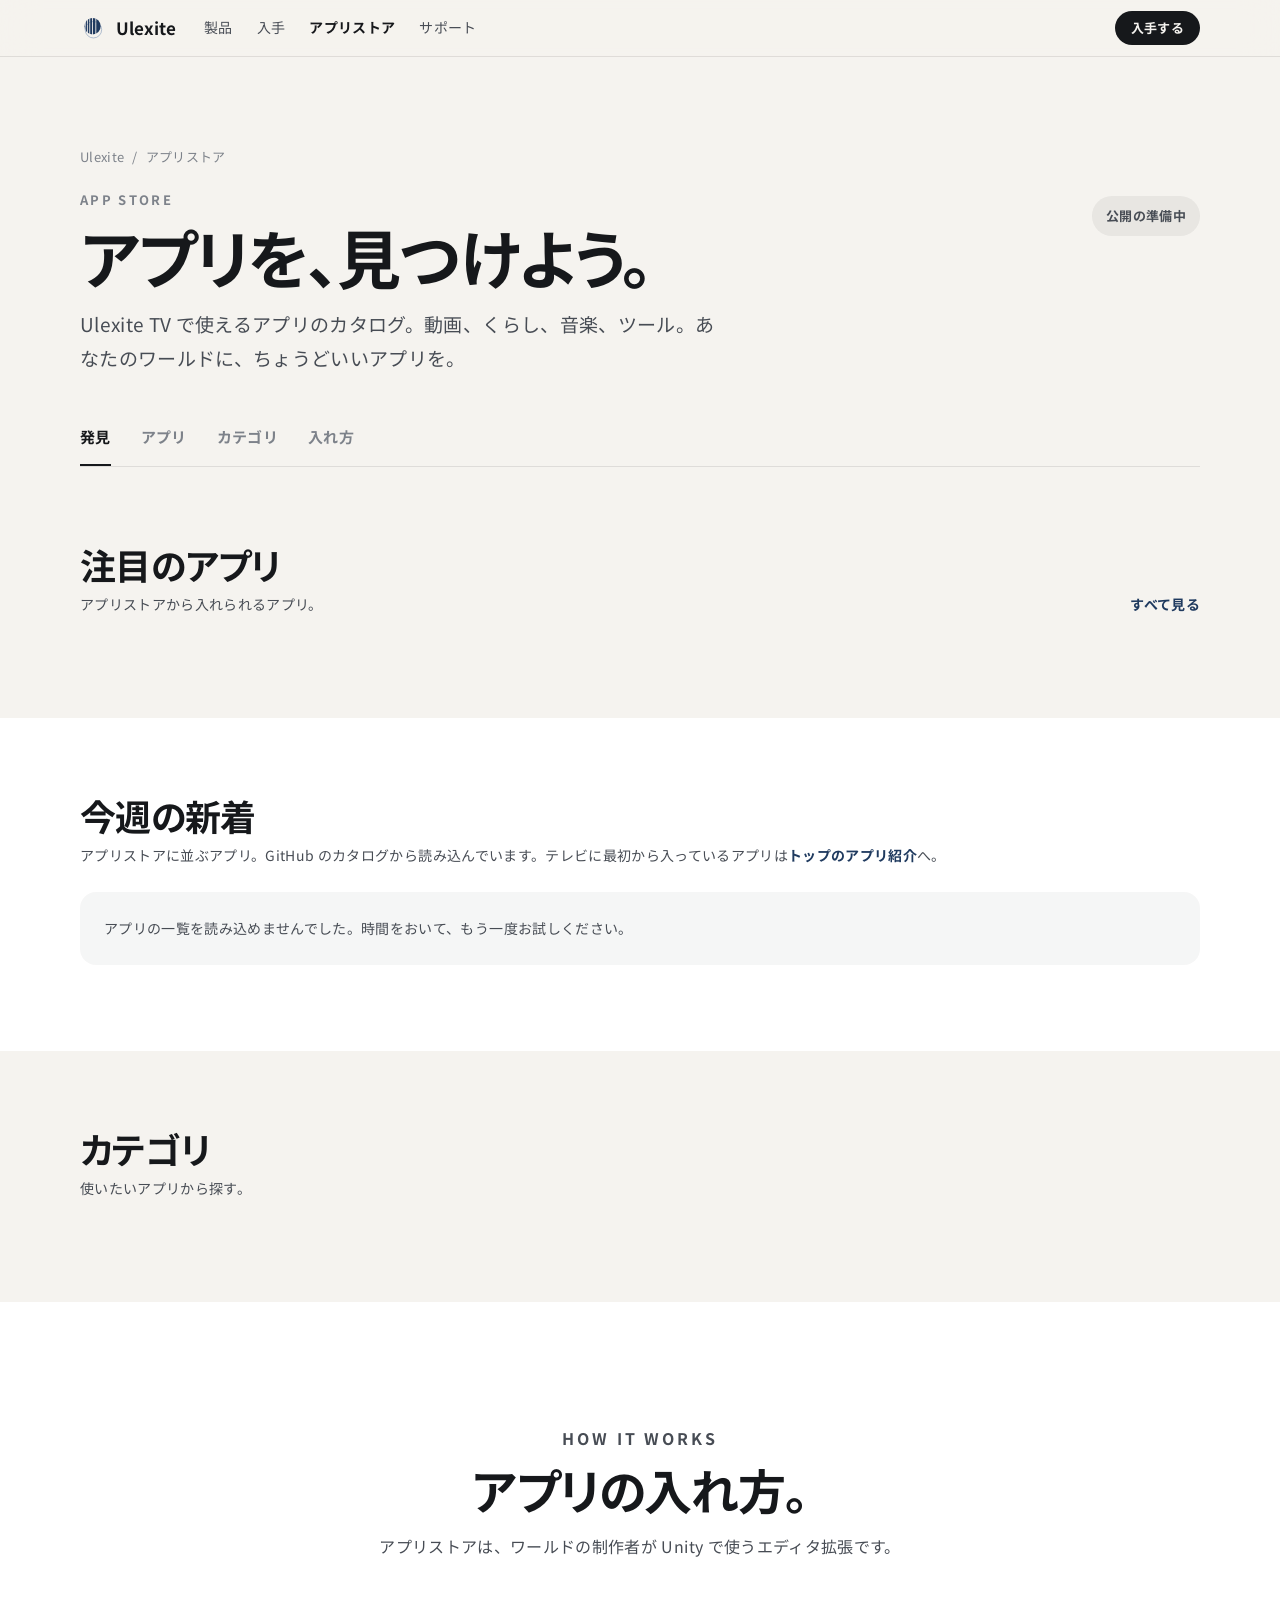
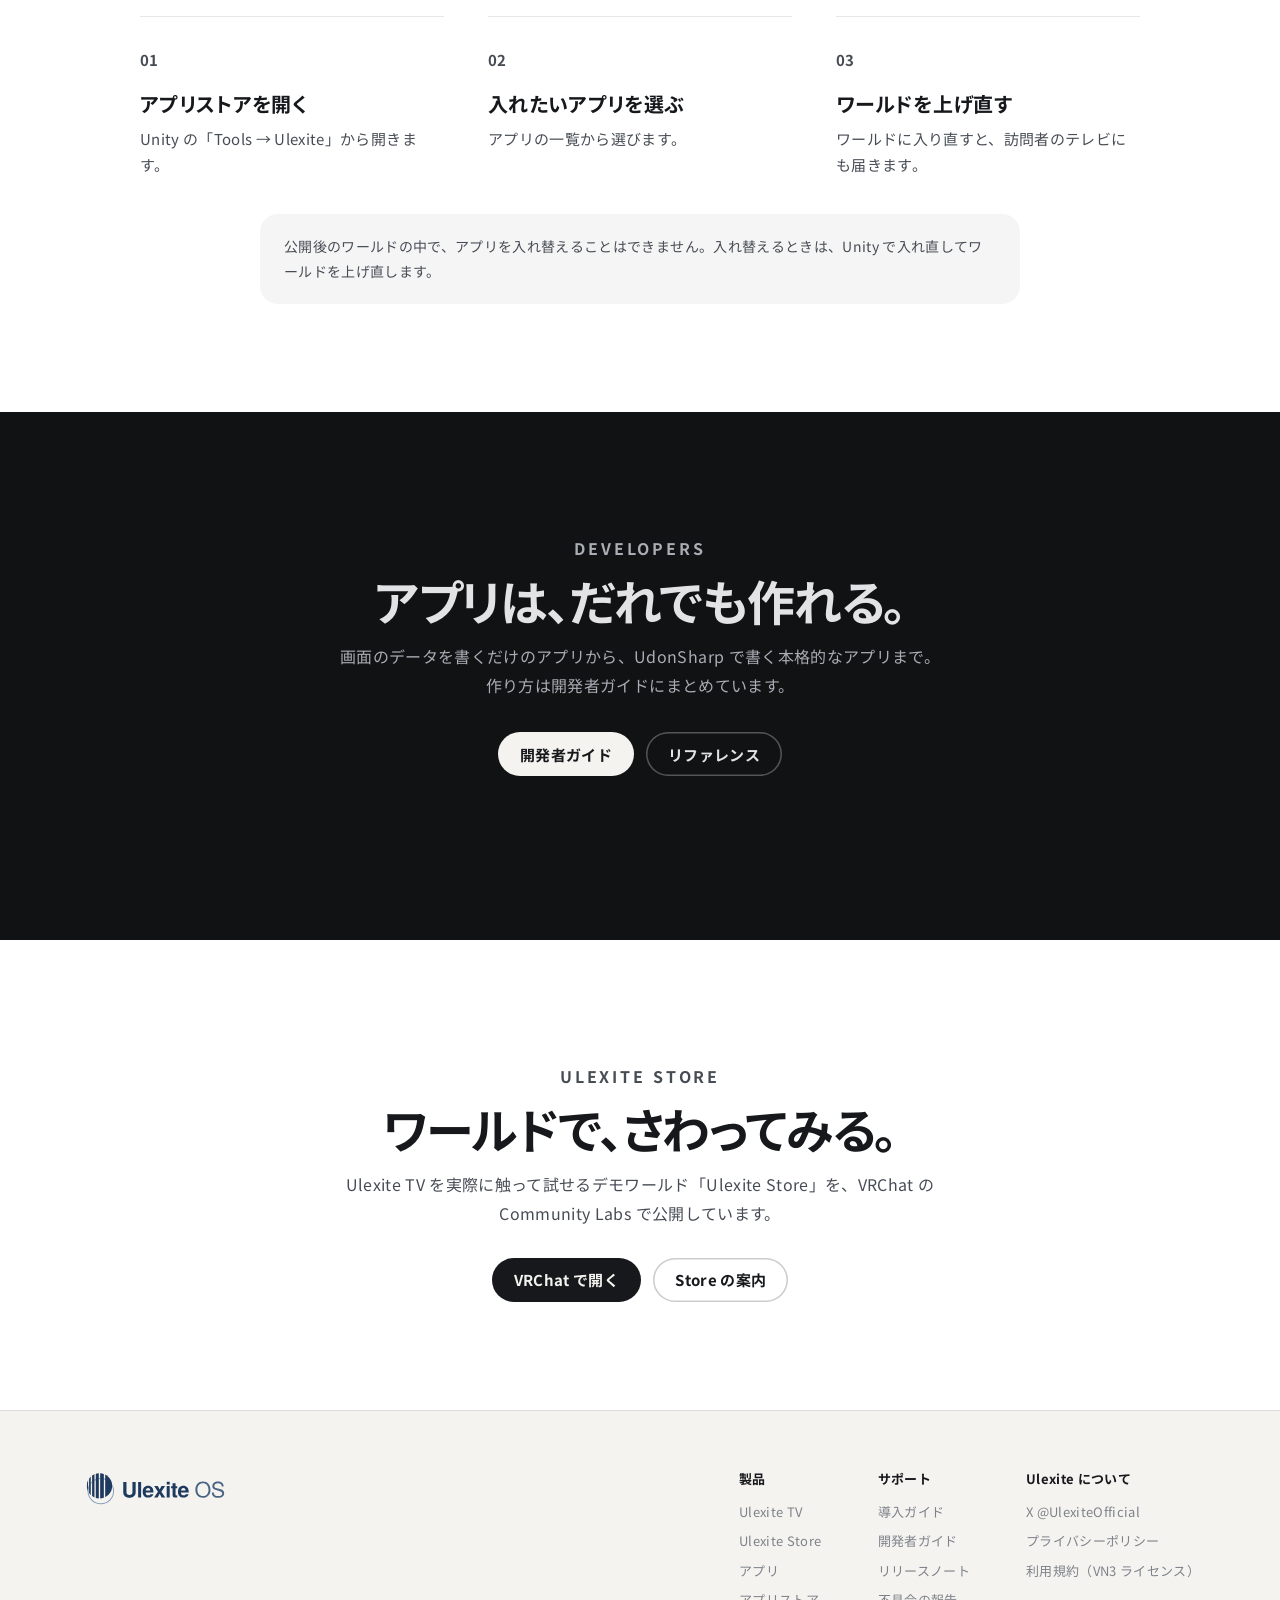
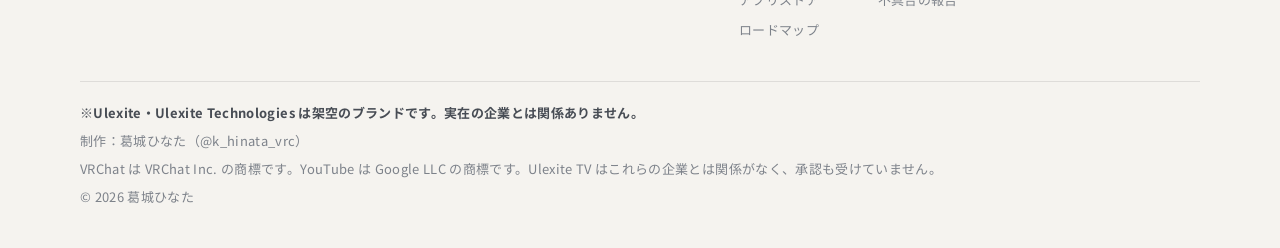
==== apps/index.html @ 5cfc5d4e "アプリストアを GitHub のカタログ JSON から描画し、アプリ個別ページを生成" ====
<!doctype html>
<html lang="ja">
<head>
  <meta charset="utf-8">
  <meta name="viewport" content="width=device-width, initial-scale=1">
  <title>アプリストア — Ulexite</title>
  <meta name="description" content="Ulexite TV のアプリストア。注目のアプリ、アプリ一覧、カテゴリ、入れ方をまとめています。">
  <meta name="theme-color" content="#f5f3ef">
  <link rel="icon" href="../assets/img/logo/ulexite-icon-light.svg" type="image/svg+xml">
  <meta property="og:title" content="アプリストア — Ulexite">
  <meta property="og:description" content="Ulexite TV のアプリストア。注目のアプリ、アプリ一覧、カテゴリ、入れ方。">
  <meta property="og:type" content="website">
  <link rel="preload" href="../assets/fonts/noto-sans-jp-400-base.woff2" as="font" type="font/woff2" crossorigin>
  <link rel="stylesheet" href="../assets/css/fonts.css">
  <link rel="stylesheet" href="../assets/css/site.css">
  <link rel="canonical" href="https://thesilver0913.github.io/ulexite/apps/">
  <meta property="og:site_name" content="Ulexite">
  <meta property="og:url" content="https://thesilver0913.github.io/ulexite/apps/">
  <meta property="og:image" content="https://thesilver0913.github.io/ulexite/assets/img/og.png">
  <meta property="og:image:width" content="1200">
  <meta property="og:image:height" content="630">
  <meta name="twitter:card" content="summary_large_image">
</head>
<body>

<header class="nav" id="nav">
  <div class="wrap nav__inner">
    <a class="nav__brand" href="../index.html" aria-label="Ulexite ホーム">
      <img src="../assets/img/logo/ulexite-icon-light.svg" alt="">
      <span>Ulexite</span>
    </a>
    <ul class="nav__links" id="nav-links">
      <li><a href="../index.html#tv">製品</a></li>
      <li><a href="../index.html#get">入手</a></li>
      <li><a href="index.html" aria-current="page">アプリストア</a></li>
      <li><a href="../guide/index.html">サポート</a></li>
    </ul>
    <a class="btn btn--primary btn--small nav__cta" href="../index.html#get">入手する</a>
    <button class="nav__menu" id="nav-menu" aria-label="メニュー" aria-expanded="false" aria-controls="nav-links">
      <svg width="22" height="22" viewBox="0 0 24 24" fill="none" stroke="currentColor" stroke-width="2" stroke-linecap="round"><path d="M4 8h16M4 16h16"/></svg>
    </button>
  </div>
</header>

<main>

  <section class="store-hero">
    <div class="wrap">
      <nav class="crumbs" aria-label="パンくず">
        <a href="../index.html">Ulexite</a><span aria-hidden="true">/</span><span>アプリストア</span>
      </nav>
      <div class="store-hero__top">
        <div>
          <p class="eyebrow">App Store</p>
          <h1 class="store-hero__title">アプリを、見つけよう。</h1>
          <p class="store-hero__lead">Ulexite TV で使えるアプリのカタログ。動画、くらし、音楽、ツール。あなたのワールドに、ちょうどいいアプリを。</p>
        </div>
        <span class="store-badge">公開の準備中</span>
      </div>
      <nav class="store-tabs" aria-label="アプリストアの分類">
        <a href="#featured" class="is-current">発見</a>
        <a href="#apps">アプリ</a>
        <a href="#categories">カテゴリ</a>
        <a href="#how">入れ方</a>
      </nav>
    </div>
  </section>

  <section class="store-section" id="featured">
    <div class="wrap">
      <div class="store-section__head">
        <div>
          <h2>注目のアプリ</h2>
          <p>アプリストアから入れられるアプリ。</p>
        </div>
        <a href="#apps">すべて見る</a>
      </div>
      <div id="store-feature"><p class="store-loading">読み込み中…</p></div>
    </div>
  </section>

  <section class="store-section store-section--soft" id="apps">
    <div class="wrap">
      <div class="store-section__head">
        <div>
          <h2>今週の新着</h2>
          <p>アプリストアに並ぶアプリ。GitHub のカタログから読み込んでいます。テレビに最初から入っているアプリは<a href="../index.html#apps">トップのアプリ紹介</a>へ。</p>
        </div>
      </div>
      <div class="store-row" id="store-grid"><p class="store-loading">アプリを読み込んでいます…</p></div>
    </div>
  </section>

  <section class="store-section" id="categories">
    <div class="wrap">
      <div class="store-section__head">
        <div>
          <h2>カテゴリ</h2>
          <p>使いたいアプリから探す。</p>
        </div>
      </div>
      <div class="store-cats" id="store-cats"></div>
    </div>
  </section>

  <section class="as-band as-band--white" id="how">
    <div class="wrap">
      <div class="as-head">
        <p class="eyebrow">How it works</p>
        <h2>アプリの入れ方。</h2>
        <p>アプリストアは、ワールドの制作者が Unity で使うエディタ拡張です。</p>
      </div>
      <div class="as-steps">
        <div class="as-step">
          <p class="as-step__num">01</p>
          <h3>アプリストアを開く</h3>
          <p>Unity の「Tools → Ulexite」から開きます。</p>
        </div>
        <div class="as-step">
          <p class="as-step__num">02</p>
          <h3>入れたいアプリを選ぶ</h3>
          <p>アプリの一覧から選びます。</p>
        </div>
        <div class="as-step">
          <p class="as-step__num">03</p>
          <h3>ワールドを上げ直す</h3>
          <p>ワールドに入り直すと、訪問者のテレビにも届きます。</p>
        </div>
      </div>
      <p class="as-note">公開後のワールドの中で、アプリを入れ替えることはできません。入れ替えるときは、Unity で入れ直してワールドを上げ直します。</p>
    </div>
  </section>

  <section class="as-band as-band--dark" id="developers">
    <div class="wrap">
      <div class="as-head">
        <p class="eyebrow">Developers</p>
        <h2>アプリは、だれでも作れる。</h2>
        <p>画面のデータを書くだけのアプリから、UdonSharp で書く本格的なアプリまで。作り方は開発者ガイドにまとめています。</p>
        <div class="hero__actions">
          <a class="btn btn--primary" href="../developers/index.html">開発者ガイド</a>
          <a class="btn btn--ghost" href="../developers/reference.html">リファレンス</a>
        </div>
      </div>
    </div>
  </section>

  <section class="as-band as-band--white" id="store">
    <div class="wrap">
      <div class="as-cta">
        <p class="eyebrow">Ulexite Store</p>
        <h2>ワールドで、さわってみる。</h2>
        <p>Ulexite TV を実際に触って試せるデモワールド「Ulexite Store」を、VRChat の Community Labs で公開しています。</p>
        <div class="hero__actions">
          <a class="btn btn--primary" href="https://vrchat.com/home/world/wrld_aeeca037-b839-4343-af76-f7ad958c8e34/info" target="_blank" rel="noopener">VRChat で開く</a>
          <a class="btn btn--ghost" href="../index.html#store">Store の案内</a>
        </div>
      </div>
    </div>
  </section>

</main>

<footer class="footer">
  <div class="wrap">
    <div class="footer__top">
      <div class="footer__brand"><img src="../assets/img/logo/ulexite-os-lockup-light.svg" alt="Ulexite OS"></div>
      <div class="footer__cols">
        <div>
          <h4>製品</h4>
          <ul>
            <li><a href="../index.html#tv">Ulexite TV</a></li>
            <li><a href="../index.html#store">Ulexite Store</a></li>
            <li><a href="../index.html#apps">アプリ</a></li>
            <li><a href="index.html">アプリストア</a></li>
            <li><a href="../index.html#roadmap">ロードマップ</a></li>
          </ul>
        </div>
        <div>
          <h4>サポート</h4>
          <ul>
            <li><a href="../guide/index.html">導入ガイド</a></li>
            <li><a href="../developers/index.html">開発者ガイド</a></li>
            <li><a href="../releases/index.html">リリースノート</a></li>
            <li><a href="../contact/index.html">不具合の報告</a></li>
          </ul>
        </div>
        <div>
          <h4>Ulexite について</h4>
          <ul>
            <li><a href="https://x.com/UlexiteOfficial" rel="noopener">X @UlexiteOfficial</a></li>
            <li><a href="https://thesilver0913.github.io/ulexite-catalog/privacy.html">プライバシーポリシー</a></li>
            <li><a href="https://thesilver0913.github.io/ulexite-catalog/license.html">利用規約（VN3 ライセンス）</a></li>
          </ul>
        </div>
      </div>
    </div>
    <div class="footer__legal">
      <p class="footer__fiction">※Ulexite・Ulexite Technologies は架空のブランドです。実在の企業とは関係ありません。</p>
      <p>制作：葛城ひなた（<a href="https://x.com/k_hinata_vrc" rel="noopener">@k_hinata_vrc</a>）</p>
      <p>VRChat は VRChat Inc. の商標です。YouTube は Google LLC の商標です。Ulexite TV はこれらの企業とは関係がなく、承認も受けていません。</p>
      <p>© 2026 葛城ひなた</p>
    </div>
  </div>
</footer>

<script>
  (function () {
    var nav = document.getElementById('nav');
    var btn = document.getElementById('nav-menu');
    btn.addEventListener('click', function () {
      var open = nav.getAttribute('data-open') === 'true';
      nav.setAttribute('data-open', String(!open));
      btn.setAttribute('aria-expanded', String(!open));
    });
    document.querySelectorAll('#nav-links a').forEach(function (a) {
      a.addEventListener('click', function () { nav.setAttribute('data-open', 'false'); btn.setAttribute('aria-expanded', 'false'); });
    });
  })();
</script>
<script src="../assets/js/store.js" defer></script>
<script src="../assets/js/nav.js" defer></script>
</body>
</html>
---- assets/css/fonts.css ----
/* Noto Sans JP（Noto Sans CJK JP の日本語の字形を、かな・記号と JIS 第1・第2水準の漢字に絞って woff2 にしたもの）。SIL Open Font License 1.1（fonts/OFL.txt）
   300 は英数字・かなだけ（大きな時計の数字用）。作り方は tools/README.md */
@font-face{font-family:'Noto Sans JP';font-style:normal;font-weight:300;font-display:swap;src:url('../fonts/noto-sans-jp-300-base.woff2') format('woff2');unicode-range:U+20-7E,U+A0-17F,U+391-3A1,U+3A3-3A9,U+3B1-3C1,U+3C3-3C9,U+401,U+410-44F,U+451,U+2000-206F,U+2100-2200,U+2202-2203,U+2207-2208,U+220B,U+2212,U+221A,U+221D-221E,U+2220,U+2227-222C,U+2234-2235,U+223D,U+2252,U+2260-2261,U+2266-2267,U+226A-226B,U+2282-2283,U+2286-2287,U+22A5,U+2312,U+2460-2503,U+250C,U+250F-2510,U+2513-2514,U+2517-2518,U+251B-251D,U+2520,U+2523-2525,U+2528,U+252B-252C,U+252F-2530,U+2533-2534,U+2537-2538,U+253B-253C,U+253F,U+2542,U+254B,U+25A0-26FF,U+3000-30FF,U+4EDD,U+FF00-FFEF;}
@font-face{font-family:'Noto Sans JP';font-style:normal;font-weight:400;font-display:swap;src:url('../fonts/noto-sans-jp-400-base.woff2') format('woff2');unicode-range:U+20-7E,U+A0-17F,U+391-3A1,U+3A3-3A9,U+3B1-3C1,U+3C3-3C9,U+401,U+410-44F,U+451,U+2000-206F,U+2100-2200,U+2202-2203,U+2207-2208,U+220B,U+2212,U+221A,U+221D-221E,U+2220,U+2227-222C,U+2234-2235,U+223D,U+2252,U+2260-2261,U+2266-2267,U+226A-226B,U+2282-2283,U+2286-2287,U+22A5,U+2312,U+2460-2503,U+250C,U+250F-2510,U+2513-2514,U+2517-2518,U+251B-251D,U+2520,U+2523-2525,U+2528,U+252B-252C,U+252F-2530,U+2533-2534,U+2537-2538,U+253B-253C,U+253F,U+2542,U+254B,U+25A0-26FF,U+3000-30FF,U+4EDD,U+FF00-FFEF;}
@font-face{font-family:'Noto Sans JP';font-style:normal;font-weight:400;font-display:swap;src:url('../fonts/noto-sans-jp-400-k0.woff2') format('woff2');unicode-range:U+3400-542C;}
@font-face{font-family:'Noto Sans JP';font-style:normal;font-weight:400;font-display:swap;src:url('../fonts/noto-sans-jp-400-k1.woff2') format('woff2');unicode-range:U+542D-5C6D;}
@font-face{font-family:'Noto Sans JP';font-style:normal;font-weight:400;font-display:swap;src:url('../fonts/noto-sans-jp-400-k2.woff2') format('woff2');unicode-range:U+5C6E-633C;}
@font-face{font-family:'Noto Sans JP';font-style:normal;font-weight:400;font-display:swap;src:url('../fonts/noto-sans-jp-400-k3.woff2') format('woff2');unicode-range:U+633D-6A35;}
@font-face{font-family:'Noto Sans JP';font-style:normal;font-weight:400;font-display:swap;src:url('../fonts/noto-sans-jp-400-k4.woff2') format('woff2');unicode-range:U+6A36-731B;}
@font-face{font-family:'Noto Sans JP';font-style:normal;font-weight:400;font-display:swap;src:url('../fonts/noto-sans-jp-400-k5.woff2') format('woff2');unicode-range:U+731C-7B8E;}
@font-face{font-family:'Noto Sans JP';font-style:normal;font-weight:400;font-display:swap;src:url('../fonts/noto-sans-jp-400-k6.woff2') format('woff2');unicode-range:U+7B8F-8327;}
@font-face{font-family:'Noto Sans JP';font-style:normal;font-weight:400;font-display:swap;src:url('../fonts/noto-sans-jp-400-k7.woff2') format('woff2');unicode-range:U+8328-8B7C;}
@font-face{font-family:'Noto Sans JP';font-style:normal;font-weight:400;font-display:swap;src:url('../fonts/noto-sans-jp-400-k8.woff2') format('woff2');unicode-range:U+8B7D-95CB;}
@font-face{font-family:'Noto Sans JP';font-style:normal;font-weight:400;font-display:swap;src:url('../fonts/noto-sans-jp-400-k9.woff2') format('woff2');unicode-range:U+95CC-9FFF;}
@font-face{font-family:'Noto Sans JP';font-style:normal;font-weight:700;font-display:swap;src:url('../fonts/noto-sans-jp-700-base.woff2') format('woff2');unicode-range:U+20-7E,U+A0-17F,U+391-3A1,U+3A3-3A9,U+3B1-3C1,U+3C3-3C9,U+401,U+410-44F,U+451,U+2000-206F,U+2100-2200,U+2202-2203,U+2207-2208,U+220B,U+2212,U+221A,U+221D-221E,U+2220,U+2227-222C,U+2234-2235,U+223D,U+2252,U+2260-2261,U+2266-2267,U+226A-226B,U+2282-2283,U+2286-2287,U+22A5,U+2312,U+2460-2503,U+250C,U+250F-2510,U+2513-2514,U+2517-2518,U+251B-251D,U+2520,U+2523-2525,U+2528,U+252B-252C,U+252F-2530,U+2533-2534,U+2537-2538,U+253B-253C,U+253F,U+2542,U+254B,U+25A0-26FF,U+3000-30FF,U+4EDD,U+FF00-FFEF;}
@font-face{font-family:'Noto Sans JP';font-style:normal;font-weight:700;font-display:swap;src:url('../fonts/noto-sans-jp-700-k0.woff2') format('woff2');unicode-range:U+3400-542C;}
@font-face{font-family:'Noto Sans JP';font-style:normal;font-weight:700;font-display:swap;src:url('../fonts/noto-sans-jp-700-k1.woff2') format('woff2');unicode-range:U+542D-5C6D;}
@font-face{font-family:'Noto Sans JP';font-style:normal;font-weight:700;font-display:swap;src:url('../fonts/noto-sans-jp-700-k2.woff2') format('woff2');unicode-range:U+5C6E-633C;}
@font-face{font-family:'Noto Sans JP';font-style:normal;font-weight:700;font-display:swap;src:url('../fonts/noto-sans-jp-700-k3.woff2') format('woff2');unicode-range:U+633D-6A35;}
@font-face{font-family:'Noto Sans JP';font-style:normal;font-weight:700;font-display:swap;src:url('../fonts/noto-sans-jp-700-k4.woff2') format('woff2');unicode-range:U+6A36-731B;}
@font-face{font-family:'Noto Sans JP';font-style:normal;font-weight:700;font-display:swap;src:url('../fonts/noto-sans-jp-700-k5.woff2') format('woff2');unicode-range:U+731C-7B8E;}
@font-face{font-family:'Noto Sans JP';font-style:normal;font-weight:700;font-display:swap;src:url('../fonts/noto-sans-jp-700-k6.woff2') format('woff2');unicode-range:U+7B8F-8327;}
@font-face{font-family:'Noto Sans JP';font-style:normal;font-weight:700;font-display:swap;src:url('../fonts/noto-sans-jp-700-k7.woff2') format('woff2');unicode-range:U+8328-8B7C;}
@font-face{font-family:'Noto Sans JP';font-style:normal;font-weight:700;font-display:swap;src:url('../fonts/noto-sans-jp-700-k8.woff2') format('woff2');unicode-range:U+8B7D-95CB;}
@font-face{font-family:'Noto Sans JP';font-style:normal;font-weight:700;font-display:swap;src:url('../fonts/noto-sans-jp-700-k9.woff2') format('woff2');unicode-range:U+95CC-9FFF;}
---- assets/css/site.css ----
/* Ulexite 公式サイト 共通スタイル
   色は Ulexite Store の「素材と色」とロゴ（logo-v2）に合わせている */

:root {
  --paper: #f5f3ef;        /* 少し温かい白 */
  --paper-2: #ebe6de;
  --paper-3: #e0d9ce;
  --ink: #16181b;
  --ink-2: #474c54;
  --ink-3: #7d828a;
  --line: rgba(22, 24, 27, .10);

  --night: #101214;        /* テレビの画面 */
  --night-2: #1b1e22;
  --tile: #24272b;
  --tile-2: #2e3238;
  --on-night: #e3e3e6;
  --on-night-2: #a9adb4;

  --accent: #a8c7fa;       /* Ulexite の青（暗い背景） */
  --accent-ink: #1f3a5f;   /* Ulexite の青（明るい背景） */
  --feature: #22344d;      /* 特集・天気のタイル */
  --warm: #ffd27a;

  --oak-1: #c99a66;
  --oak-2: #e2b884;
  --oak-groove: #3a2a1d;

  --radius-l: 28px;
  --radius-m: 18px;
  --radius-s: 12px;
  --max: 1120px;
  --gutter: clamp(16px, 4vw, 40px);

  --font: "Noto Sans JP", "Hiragino Sans", "Yu Gothic UI", "Meiryo", system-ui, sans-serif;
  --font-latin: var(--font);
}

*, *::before, *::after { box-sizing: border-box; }
[hidden] { display: none !important; }
html { -webkit-text-size-adjust: 100%; scroll-behavior: smooth; }
body {
  margin: 0;
  background: var(--paper);
  color: var(--ink);
  font-family: var(--font);
  font-size: 17px;
  line-height: 1.8;
  letter-spacing: .02em;
  -webkit-font-smoothing: antialiased;
  overflow-x: hidden;
}
img, svg { display: block; max-width: 100%; }
a { color: inherit; }
h1, h2, h3, p { margin: 0; }
h1, h2, h3 { word-break: auto-phrase; text-wrap: balance; font-feature-settings: "palt" 1; }
.lead { word-break: auto-phrase; }
:focus-visible { outline: 3px solid var(--accent-ink); outline-offset: 3px; border-radius: 6px; }

.wrap { width: 100%; max-width: calc(var(--max) + var(--gutter) * 2); margin: 0 auto; padding: 0 var(--gutter); }
.sr-only { position: absolute; width: 1px; height: 1px; overflow: hidden; clip: rect(0 0 0 0); white-space: nowrap; }

/* ---------- ナビゲーション ---------- */
.nav {
  position: sticky; top: 0; z-index: 50;
  background: rgba(245, 243, 239, .78);
  backdrop-filter: saturate(1.6) blur(18px);
  -webkit-backdrop-filter: saturate(1.6) blur(18px);
  border-bottom: 1px solid var(--line);
}
.nav__inner { display: flex; align-items: center; gap: 28px; height: 56px; }
.nav__brand { display: flex; align-items: center; gap: 10px; text-decoration: none; font-family: var(--font-latin); font-weight: 700; font-size: 17px; letter-spacing: 0; }
.nav__brand img { width: 26px; height: 26px; }
.nav__links { display: flex; gap: 24px; margin: 0; padding: 0; list-style: none; font-size: 14px; color: var(--ink-2); }
.nav__links a { text-decoration: none; }
.nav__links a:hover { color: var(--ink); }
.nav__cta { margin-left: auto; }
.nav__menu { display: none; margin-left: auto; background: none; border: 0; padding: 8px; color: var(--ink); cursor: pointer; }
@media (max-width: 820px) {
  .nav__links { display: none; }
  .nav__menu { display: block; margin-left: 4px; }
  .nav[data-open="true"] .nav__links {
    display: flex; flex-direction: column; gap: 0;
    position: absolute; left: 0; right: 0; top: 56px;
    background: var(--paper); border-bottom: 1px solid var(--line);
    padding: 8px var(--gutter) 16px; font-size: 17px;
  }
  .nav[data-open="true"] .nav__links a { display: block; padding: 12px 0; border-bottom: 1px solid var(--line); }
}

/* ---------- ナビのメガメニュー ---------- */
.nav__panel {
  position: absolute; left: 0; right: 0; top: 100%; z-index: 60;
  background: #fff;
  border-bottom: 1px solid var(--line);
  box-shadow: 0 24px 60px rgba(22, 24, 27, .10);
  opacity: 0; visibility: hidden; transform: translateY(-6px);
  transition: opacity .18s ease, transform .18s ease, visibility .18s;
  pointer-events: none;
}
.nav__panel.is-open { opacity: 1; visibility: visible; transform: none; pointer-events: auto; }
.nav__scrim {
  position: fixed; inset: 56px 0 0; z-index: 40;
  background: rgba(245, 243, 239, .55);
  -webkit-backdrop-filter: blur(6px);
  backdrop-filter: blur(6px);
  opacity: 0; visibility: hidden;
  transition: opacity .18s ease, visibility .18s;
}
.nav__scrim.is-open { opacity: 1; visibility: visible; }
.nav__panel__inner {
  display: grid; grid-template-columns: minmax(220px, .9fr) 2fr;
  gap: clamp(32px, 5vw, 72px);
  padding-top: 36px; padding-bottom: 40px;
}
.nav__panel__eyebrow { margin: 0 0 10px; font-size: 11px; letter-spacing: .12em; text-transform: uppercase; color: var(--ink-3); font-weight: 600; }
.nav__panel__title { margin: 0 0 10px; font-size: clamp(22px, 2.4vw, 30px); line-height: 1.3; letter-spacing: -.01em; }
.nav__panel__lead { margin: 0; font-size: 14px; line-height: 1.8; color: var(--ink-2); max-width: 34ch; }
.nav__panel__groups { display: grid; grid-template-columns: repeat(2, minmax(0, 1fr)); gap: 28px 40px; }
.nav__panel__group h3 { margin: 0 0 12px; font-size: 11px; letter-spacing: .12em; text-transform: uppercase; color: var(--ink-3); font-weight: 600; }
.nav__panel__group ul { list-style: none; margin: 0; padding: 0; display: grid; gap: 14px; }
.nav__panel__group a { display: grid; gap: 2px; text-decoration: none; color: var(--ink); }
.nav__panel__label { font-size: 15px; font-weight: 600; line-height: 1.5; }
.nav__panel__note { font-size: 12px; color: var(--ink-3); line-height: 1.6; }
.nav__panel__group a:hover .nav__panel__label { color: var(--accent-ink); }
.nav__panel__group a:hover .nav__panel__note { color: var(--ink-2); }

@supports not ((backdrop-filter: blur(1px)) or (-webkit-backdrop-filter: blur(1px))) {
  .nav__panel { background: #fff; }
  .nav__scrim { background: rgba(245, 243, 239, .7); }
}
@media (prefers-reduced-motion: reduce) {
  .nav__panel, .nav__scrim { transition: none; }
}
@media (max-width: 1080px) {
  .nav__panel__inner { grid-template-columns: 1fr; gap: 24px; }
  .nav__panel__lead { max-width: none; }
}
@media (max-width: 820px) {
  .nav__panel, .nav__scrim { display: none; }
}

/* ---------- ボタン ---------- */
.btn {
  display: inline-flex; align-items: center; justify-content: center; gap: 8px;
  height: 44px; padding: 0 22px; border-radius: 999px;
  font: inherit; font-size: 15px; font-weight: 600; text-decoration: none; white-space: nowrap;
  border: 0; cursor: pointer; transition: transform .15s ease, background-color .15s ease;
}
.btn:hover { transform: translateY(-1px); }
.btn--primary { background: var(--ink); color: var(--paper); }
.btn--primary:hover { background: #2a2d32; }
.btn--ghost { background: transparent; color: var(--ink); box-shadow: inset 0 0 0 1.5px rgba(22,24,27,.22); }
.btn--ghost:hover { background: rgba(22,24,27,.05); }
.btn--small { height: 34px; padding: 0 16px; font-size: 13px; }
.btn[aria-disabled="true"] { opacity: .45; pointer-events: none; }
.btn--on-dark.btn--primary { background: var(--accent); color: #0c1a2e; }
.btn--on-dark.btn--ghost { color: var(--on-night); box-shadow: inset 0 0 0 1.5px rgba(227,227,230,.3); }

.link-arrow { color: var(--accent-ink); font-weight: 600; text-decoration: none; }
.link-arrow::after { content: " ›"; }
.link-arrow:hover { text-decoration: underline; text-underline-offset: 4px; }

/* ---------- 見出しと本文 ---------- */
.eyebrow { font-family: var(--font-latin); font-size: 13px; font-weight: 700; letter-spacing: .18em; text-transform: uppercase; color: var(--ink-3); }
.display { font-size: clamp(40px, 7.4vw, 84px); line-height: 1.12; font-weight: 700; letter-spacing: -.01em; }
.headline { font-size: clamp(30px, 4.6vw, 52px); line-height: 1.22; font-weight: 700; letter-spacing: -.005em; }
.lead { font-size: clamp(18px, 2vw, 22px); line-height: 1.75; color: var(--ink-2); }
.muted { color: var(--ink-3); }
.badge {
  display: inline-flex; align-items: center; gap: 8px;
  padding: 6px 14px; border-radius: 999px; font-size: 13px; font-weight: 600;
  background: rgba(22,24,27,.06); color: var(--ink-2); text-decoration: none;
}
a.badge:hover { background: rgba(22,24,27,.10); }
.badge::before { content: ""; width: 7px; height: 7px; border-radius: 50%; background: #3f8f5a; }

.section { padding: clamp(80px, 12vw, 140px) 0; }
.section--tight { padding: clamp(56px, 8vw, 96px) 0; }
.section__head { max-width: 760px; margin: 0 auto clamp(40px, 6vw, 64px); text-align: center; }
.section__head .headline { margin-top: 12px; }
.section__head .lead { margin-top: 18px; }

/* ---------- ヒーロー ---------- */
.hero { position: relative; padding: clamp(56px, 9vw, 104px) 0 0; text-align: center; overflow: hidden; }
.hero__lockup { width: min(240px, 52vw); margin: 0 auto 28px; }
.hero .display { margin: 0 auto; }
.hero__copy { margin-top: 18px; font-size: clamp(18px, 2.4vw, 26px); font-weight: 600; color: var(--ink-2); letter-spacing: .06em; }
.hero__actions { display: flex; flex-wrap: wrap; justify-content: center; gap: 12px; margin-top: 32px; }
.hero__status { margin-top: 18px; }

/* 木のスラットの壁 */
.wall {
  position: relative;
  margin-top: clamp(48px, 7vw, 80px);
  padding: clamp(40px, 7vw, 88px) var(--gutter) clamp(56px, 9vw, 112px);
  background:
    radial-gradient(ellipse 60% 70% at 50% 42%, rgba(255, 214, 160, .55), transparent 70%),
    linear-gradient(180deg, rgba(0,0,0,.18), transparent 18%, transparent 78%, rgba(30,20,12,.45)),
    repeating-linear-gradient(90deg,
      var(--oak-groove) 0 5px,
      var(--oak-1) 5px 9px,
      var(--oak-2) 9px 26px,
      var(--oak-1) 26px 30px);
}
.wall::after { /* 床 */
  content: ""; position: absolute; left: 0; right: 0; bottom: 0; height: clamp(28px, 4vw, 48px);
  background: linear-gradient(180deg, #3b302a, #2a2420);
}
.niche {
  position: relative; z-index: 1;
  max-width: 960px; margin: 0 auto;
  padding: clamp(18px, 4vw, 48px);
  border-radius: clamp(14px, 2vw, 24px);
  background: linear-gradient(180deg, #f6ead5, #ece6dc 60%, #e4ddd2);
  box-shadow: 0 30px 80px rgba(40, 24, 10, .35), inset 0 1px 0 rgba(255,255,255,.6);
}

/* ---------- テレビ（画面の見本） ---------- */
.tv { position: relative; }
.tv__bezel {
  padding: clamp(6px, 1vw, 12px);
  border-radius: clamp(10px, 1.4vw, 18px);
  background: #0a0b0c;
  box-shadow: 0 2px 0 rgba(255,255,255,.04) inset, 0 24px 48px rgba(0,0,0,.28);
}
.tv__stand { width: 22%; height: clamp(6px, 1vw, 12px); margin: clamp(10px, 1.6vw, 18px) auto 0; border-radius: 6px; background: #d6cbbb; }

.screen {
  container-type: inline-size;
  position: relative; aspect-ratio: 16 / 9; overflow: hidden;
  border-radius: clamp(4px, .8vw, 10px);
  background: var(--night); color: var(--on-night);
  font-size: 2cqw; line-height: 1.4; letter-spacing: .02em;
}
.screen--boot { display: grid; place-items: center; background: radial-gradient(ellipse at 50% 40%, #1b2230, var(--night) 70%); }
.screen--boot img { width: 34cqw; }

/* 画面の部品（1600×900 のデザインを cqw に直したもの：1px ＝ 0.0625cqw） */
.ui-top { position: absolute; left: 4cqw; right: 4cqw; top: 2.6cqw; display: flex; align-items: center; gap: 1.6cqw; }
.ui-top__icon { width: 1.5cqw; height: 1.5cqw; opacity: .85; }
.ui-top__sep { width: 1px; height: 3cqw; background: rgba(255,255,255,.12); margin: 0 .6cqw; }
.ui-tab { padding: .7cqw 1.5cqw; border-radius: 99px; font-size: 1.3cqw; color: var(--on-night-2); }
.ui-tab--on { background: var(--on-night); color: #16181b; font-weight: 600; }
.ui-clock { margin-left: auto; font-size: 1.7cqw; font-family: var(--font-latin); }
.ui-gear { width: 3cqw; height: 3cqw; border-radius: 50%; background: var(--tile); display: grid; place-items: center; margin-left: auto; }
.ui-gear + .ui-clock { margin-left: 1cqw; }

.ui-hero {
  position: absolute; left: 4cqw; right: 4cqw; top: 7.3cqw; height: 16.5cqw;
  display: grid; grid-template-columns: 40fr 52fr; border-radius: 1.6cqw; overflow: hidden; background: #1e2a3a;
}
.ui-hero__text { padding: 2.6cqw 3cqw; display: flex; flex-direction: column; gap: .5cqw; }
.ui-hero__kicker { font-size: .95cqw; color: var(--accent); letter-spacing: .1em; }
.ui-hero__title { font-size: 2.3cqw; font-weight: 700; line-height: 1.25; }
.ui-hero__desc { font-size: 1.05cqw; color: var(--on-night-2); }
.ui-hero__btns { display: flex; gap: .8cqw; margin-top: auto; }
.ui-pill { padding: .7cqw 1.6cqw; border-radius: 99px; font-size: 1.1cqw; font-weight: 600; background: rgba(255,255,255,.08); }
.ui-pill--accent { background: var(--accent); color: #0c1a2e; }
.ui-hero__art {
  background:
    radial-gradient(circle at 70% 35%, rgba(255, 210, 122, .85), transparent 22%),
    radial-gradient(ellipse at 30% 110%, #2f6d8f 0, transparent 55%),
    linear-gradient(160deg, #3b5f8f, #18304f 60%, #0f1d31);
}

.ui-label { position: absolute; left: 4cqw; font-size: 1.3cqw; font-weight: 600; }
.ui-row { position: absolute; left: 4cqw; right: 4cqw; display: flex; gap: 1.5cqw; }
.ui-app {
  width: 15cqw; height: 8.4cqw; border-radius: 1cqw; background: var(--tile);
  display: flex; flex-direction: column; align-items: center; justify-content: center; gap: .6cqw;
  font-size: 1.15cqw; font-weight: 600; flex: none;
}
.ui-app svg { width: 2cqw; height: 2cqw; }
.ui-app--focus { outline: .3cqw solid #fff; outline-offset: .3cqw; transform: scale(1.04); }
.ui-app--video { background: #f1f1f3; color: #1b1b1f; }
.ui-app--weather { background: var(--feature); align-items: stretch; justify-content: space-between; padding: 1cqw 1.2cqw; }
.ui-app--weather .w-top { display: flex; justify-content: space-between; font-size: .85cqw; font-weight: 500; color: var(--on-night-2); }
.ui-app--weather .w-main { display: flex; align-items: baseline; gap: .8cqw; }
.ui-app--weather .w-temp { font-size: 3cqw; font-weight: 300; font-family: var(--font-latin); line-height: 1; }
.ui-app--weather .w-sub { font-size: .9cqw; color: var(--on-night-2); font-weight: 500; }
.ui-thumb { width: 17cqw; flex: none; }
.ui-thumb__img { height: 9.5cqw; border-radius: 1cqw; }
.ui-thumb__t { margin-top: .6cqw; font-size: 1.05cqw; color: var(--on-night-2); }
.g1 { background: linear-gradient(135deg, #6c8fbf, #2c3e63); }
.g2 { background: linear-gradient(135deg, #e8a87c, #8a4f3c); }
.g3 { background: linear-gradient(135deg, #7fb59a, #2e5a4a); }
.g4 { background: linear-gradient(135deg, #b29bd6, #4d3a72); }
.g5 { background: linear-gradient(135deg, #e6c86e, #7a5d22); }

/* 時計（スクリーンセーバー風） */
.ui-bigclock { position: absolute; left: 6cqw; bottom: 7cqw; }
.ui-bigclock__time { font-family: var(--font-latin); font-weight: 300; font-size: 13cqw; line-height: 1; letter-spacing: -.02em; }
.ui-bigclock__date { margin-top: 1.2cqw; font-size: 1.8cqw; color: var(--on-night-2); }
.screen--night {
  background:
    linear-gradient(180deg, rgba(8,10,14,.1), rgba(8,10,14,.75)),
    radial-gradient(ellipse at 75% 20%, #3a4a6e, transparent 55%),
    radial-gradient(ellipse at 15% 90%, #5a3b2e, transparent 50%),
    linear-gradient(170deg, #1c2638, #0d1118);
}
.ui-timer {
  position: absolute; right: 4cqw; top: 3.4cqw; display: flex; align-items: center; gap: .8cqw;
  padding: .8cqw 1.4cqw; border-radius: 99px; background: rgba(255,255,255,.1); font-size: 1.2cqw;
  backdrop-filter: blur(8px);
}
.ui-timer i { width: .8cqw; height: .8cqw; border-radius: 50%; background: var(--warm); }

/* ---------- 暗いセクション ---------- */
.dark { background: var(--night); color: var(--on-night); }
.dark .eyebrow { color: var(--accent); }
.dark .lead { color: var(--on-night-2); }
.dark .muted { color: var(--on-night-2); }

.showcase { max-width: 1040px; margin: 0 auto; }
.showcase .tv__bezel { background: #050607; box-shadow: 0 0 0 1px rgba(255,255,255,.06), 0 40px 120px rgba(80, 120, 200, .16); }

/* ---------- 特長 ---------- */
.features { display: grid; grid-template-columns: repeat(2, 1fr); gap: 16px; }
.feature {
  padding: clamp(28px, 4vw, 44px); border-radius: var(--radius-l); background: #fff;
  box-shadow: 0 1px 0 var(--line);
}
.feature__icon { width: 44px; height: 44px; border-radius: 14px; display: grid; place-items: center; background: var(--paper-2); color: var(--accent-ink); margin-bottom: 22px; }
.feature__icon svg { width: 22px; height: 22px; }
.feature h3 { font-size: 22px; line-height: 1.45; font-weight: 700; }
.feature p { margin-top: 10px; color: var(--ink-2); font-size: 16px; }
@media (max-width: 720px) { .features { grid-template-columns: 1fr; } }

/* ---------- 横並びの説明（画面＋文） ---------- */
.split { display: grid; grid-template-columns: 1.15fr 1fr; gap: clamp(32px, 6vw, 80px); align-items: center; }
.split--rev { grid-template-columns: 1fr 1.15fr; }
.split > * { min-width: 0; }
.split--rev .split__media { order: 2; }
.split__text .headline { margin-top: 10px; }
.split__text .lead { margin-top: 18px; }
.checks { list-style: none; margin: 28px 0 0; padding: 0; display: grid; gap: 14px; }
.checks li { position: relative; padding-left: 30px; color: var(--ink-2); }
.checks li::before {
  content: ""; position: absolute; left: 0; top: .45em; width: 18px; height: 18px; border-radius: 50%;
  background: var(--accent-ink) url("data:image/svg+xml,%3Csvg xmlns='http://www.w3.org/2000/svg' viewBox='0 0 24 24' fill='none' stroke='%23fff' stroke-width='3.4' stroke-linecap='round' stroke-linejoin='round'%3E%3Cpath d='M5 12.5l4.5 4.5L19 7.5'/%3E%3C/svg%3E") center / 11px no-repeat;
}
.dark .checks li { color: var(--on-night-2); }
.dark .checks li::before { background-color: var(--accent); background-image: url("data:image/svg+xml,%3Csvg xmlns='http://www.w3.org/2000/svg' viewBox='0 0 24 24' fill='none' stroke='%230c1a2e' stroke-width='3.4' stroke-linecap='round' stroke-linejoin='round'%3E%3Cpath d='M5 12.5l4.5 4.5L19 7.5'/%3E%3C/svg%3E"); }
@media (max-width: 860px) {
  .split, .split--rev { grid-template-columns: 1fr; }
  .split--rev .split__media { order: 0; }
}

/* ---------- アプリ ---------- */
.apps { display: grid; grid-template-columns: repeat(4, 1fr); gap: 14px; }
.app {
  padding: 24px; border-radius: var(--radius-m); background: #fff; box-shadow: 0 1px 0 var(--line);
  display: flex; flex-direction: column; gap: 6px; min-height: 168px;
}
.app__icon { width: 48px; height: 48px; border-radius: 14px; display: grid; place-items: center; color: #fff; margin-bottom: 10px; }
.app__icon svg { width: 24px; height: 24px; }
.app h3 { font-size: 17px; font-weight: 700; line-height: 1.5; }
.app p { font-size: 14px; color: var(--ink-2); line-height: 1.65; }
.app__tag { margin-top: auto; padding-top: 10px; font-size: 12px; font-weight: 600; color: var(--ink-3); letter-spacing: .04em; }
.app__tag--soon { color: #9a6a17; }
@media (max-width: 900px) { .apps { grid-template-columns: repeat(2, 1fr); } }
@media (max-width: 520px) { .apps { grid-template-columns: 1fr; } .app { min-height: 0; } .code { font-size: 12.5px; padding: 20px; } }

/* ---------- 開発者 ---------- */
.code {
  border-radius: var(--radius-m); background: #0b0d10; color: #d7dae0; padding: 24px 26px;
  font-family: ui-monospace, "SFMono-Regular", "Consolas", monospace; font-size: 14px; line-height: 1.75;
  overflow-x: auto; box-shadow: 0 0 0 1px rgba(255,255,255,.06);
}
.code .k { color: #a8c7fa; } .code .s { color: #b5d99c; } .code .n { color: #f0c27b; } .code .c { color: #6b7280; }

/* ---------- ロードマップ ---------- */
.steps { list-style: none; margin: 0 auto; padding: 0; max-width: 760px; counter-reset: step; }
.steps li {
  counter-increment: step; position: relative; padding: 22px 0 22px 64px; border-top: 1px solid var(--line);
}
.steps li:last-child { border-bottom: 1px solid var(--line); }
.steps li::before {
  content: counter(step); position: absolute; left: 0; top: 20px; width: 40px; height: 40px; border-radius: 50%;
  display: grid; place-items: center; font-family: var(--font-latin); font-weight: 700; background: var(--paper-2); color: var(--ink-2);
}
.steps li.is-now::before { background: var(--ink); color: var(--paper); }
.steps h3 { font-size: 19px; font-weight: 700; line-height: 1.5; }
.steps p { font-size: 15px; color: var(--ink-2); margin-top: 4px; }

/* ---------- 入手 ---------- */
.get { border-radius: clamp(24px, 3vw, 36px); background: var(--paper-2); padding: clamp(36px, 6vw, 72px); text-align: center; }
.get__price { font-size: clamp(56px, 9vw, 96px); font-weight: 700; line-height: 1; letter-spacing: -.02em; margin-top: 16px; }
.get__note { margin-top: 20px; color: var(--ink-2); }
.get__actions { display: flex; flex-wrap: wrap; justify-content: center; gap: 12px; margin-top: 32px; }
.get__cols { display: grid; grid-template-columns: repeat(3, 1fr); gap: 14px; margin-top: 44px; text-align: left; }
.get__col { background: var(--paper); border-radius: var(--radius-m); padding: 22px 24px; }
.get__col h3 { font-size: 16px; font-weight: 700; }
.get__col p { font-size: 14px; color: var(--ink-2); margin-top: 6px; line-height: 1.7; }
@media (max-width: 760px) { .get__cols { grid-template-columns: 1fr; } }

/* ---------- フッター ---------- */
.footer { padding: 56px 0 40px; border-top: 1px solid var(--line); font-size: 13px; color: var(--ink-3); }
.footer__top { display: flex; flex-wrap: wrap; gap: 32px 64px; justify-content: space-between; }
.footer__brand img { width: 150px; }
.footer__cols { display: flex; flex-wrap: wrap; gap: 32px 56px; }
.footer h4 { margin: 0 0 10px; font-size: 13px; color: var(--ink); font-weight: 700; }
.footer ul { list-style: none; margin: 0; padding: 0; display: grid; gap: 6px; }
.footer a { text-decoration: none; }
.footer a:hover { color: var(--ink); text-decoration: underline; }
.footer__legal { margin-top: 40px; padding-top: 20px; border-top: 1px solid var(--line); display: grid; gap: 6px; line-height: 1.7; }
.footer__fiction { color: var(--ink-2); font-weight: 600; }

/* ---------- 下層ページ（導入ガイド・開発者ガイド・リリースノート） ---------- */
.nav__links a[aria-current="page"] { color: var(--ink); font-weight: 600; }

.page-head { padding: clamp(44px, 7vw, 84px) 0 clamp(24px, 4vw, 40px); }
.crumbs { display: flex; flex-wrap: wrap; gap: 8px; font-size: 13px; color: var(--ink-3); margin-bottom: 20px; }
.crumbs a { text-decoration: none; }
.crumbs a:hover { color: var(--ink); text-decoration: underline; text-underline-offset: 3px; }
.page-title { font-size: clamp(32px, 5.4vw, 56px); line-height: 1.15; font-weight: 700; letter-spacing: -.01em; }
.page-lead { margin-top: 16px; max-width: 720px; font-size: clamp(16px, 1.8vw, 19px); line-height: 1.8; color: var(--ink-2); word-break: auto-phrase; }
.page-meta { display: flex; flex-wrap: wrap; align-items: center; gap: 10px; margin-top: 20px; font-size: 13px; color: var(--ink-3); }

.prose { max-width: calc(760px + var(--gutter) * 2); margin: 0 auto; padding: clamp(32px, 5vw, 56px) var(--gutter) clamp(56px, 8vw, 96px); }
.prose > * + * { margin-top: 1em; }
.prose h2 { margin-top: 2.6em; font-size: clamp(23px, 3vw, 29px); line-height: 1.4; font-weight: 700; letter-spacing: -.005em; }
.prose h2:first-child { margin-top: 0; }
.prose h3 { margin-top: 2em; font-size: 19px; line-height: 1.5; font-weight: 700; }
.prose p, .prose li { color: var(--ink-2); }
.prose p { word-break: auto-phrase; }
.prose strong { color: var(--ink); font-weight: 700; }
.prose a { color: var(--accent-ink); text-underline-offset: 4px; }
.prose ul, .prose ol { padding-left: 1.4em; display: grid; gap: .45em; }
.prose li::marker { color: var(--ink-3); }
.prose code { font-family: ui-monospace, "SFMono-Regular", "Consolas", monospace; font-size: .88em; background: var(--paper-2); padding: .12em .4em; border-radius: 5px; }
.prose .code { margin: 1.4em 0; font-size: 13px; }
.prose .code code { background: none; padding: 0; font-size: inherit; color: inherit; }
.prose hr { border: 0; border-top: 1px solid var(--line); margin: 2.4em 0; }

.table-wrap { overflow-x: auto; margin: 1.6em 0; }
.prose table { width: 100%; border-collapse: collapse; font-size: 15px; line-height: 1.7; }
.prose th, .prose td { padding: 10px 14px; border-bottom: 1px solid var(--line); text-align: left; vertical-align: top; }
.prose th { font-weight: 700; color: var(--ink); background: var(--paper-2); white-space: nowrap; }
.prose td { color: var(--ink-2); }
.prose td code { white-space: nowrap; }
.table--chapters td:nth-child(3) { white-space: nowrap; }

.note { margin: 1.8em 0; padding: 18px 22px; border-radius: 0 var(--radius-m) var(--radius-m) 0; border-left: 3px solid var(--accent-ink); background: var(--paper-2); font-size: 15px; line-height: 1.8; }
.note > :first-child { margin-top: 0; }
.note > :last-child { margin-bottom: 0; }
.note--soon { border-left-color: #9a6a17; }

.toc { margin: 0 0 clamp(36px, 5vw, 56px); padding: 24px 28px; border-radius: var(--radius-m); background: var(--paper-2); }
.toc__title { font-size: 13px; font-weight: 700; letter-spacing: .12em; color: var(--ink-3); margin-bottom: 10px; }
.toc ol { margin: 0; padding-left: 1.3em; display: grid; gap: 6px; font-size: 15px; }
.toc a { text-decoration: none; color: var(--ink); }
.toc a:hover { text-decoration: underline; text-underline-offset: 3px; }

.kbd { display: inline-block; min-width: 1.6em; padding: 1px 7px; border-radius: 6px; background: #fff; box-shadow: inset 0 0 0 1px rgba(22,24,27,.16), 0 1px 0 rgba(22,24,27,.08); font-family: var(--font-latin); font-size: .86em; line-height: 1.5; }

.steps--wide { max-width: none; }
.steps--wide li { padding-top: 20px; padding-bottom: 20px; }
.steps--wide li:first-child { border-top: 0; }

.release { max-width: calc(760px + var(--gutter) * 2); margin: 0 auto; padding: 48px var(--gutter); border-top: 1px solid var(--line); }
.release:first-of-type { border-top: 0; padding-top: 32px; }
.release__meta { display: flex; flex-wrap: wrap; align-items: center; gap: 12px; font-size: 13px; color: var(--ink-3); }
.release__version { font-family: var(--font-latin); font-weight: 700; font-size: 15px; color: var(--ink); letter-spacing: .02em; }
.release h2 { margin: 10px 0 0; font-size: clamp(24px, 3.2vw, 32px); font-weight: 700; }
.release p { color: var(--ink-2); }
.release h3 { margin-top: 28px; font-size: 17px; font-weight: 700; }
.release .checks { margin-top: 16px; }
.release .note { margin-top: 24px; }

.pager { display: flex; flex-wrap: wrap; gap: 16px; justify-content: space-between; max-width: calc(760px + var(--gutter) * 2); margin: clamp(56px, 8vw, 88px) auto 0; padding: 24px var(--gutter) 0; border-top: 1px solid var(--line); font-size: 15px; }
.pager a { color: var(--accent-ink); font-weight: 600; text-decoration: none; }
.pager a:hover { text-decoration: underline; text-underline-offset: 4px; }
.prose .pager { max-width: none; padding-left: 0; padding-right: 0; }

@media (max-width: 600px) {
  .prose th { white-space: normal; }
  .toc { padding: 20px; }
}

/* ---------- お問い合わせフォーム ---------- */
.form { max-width: 720px; margin: 0 auto; display: grid; gap: 26px; }
.field { display: grid; gap: 8px; border: 0; padding: 0; margin: 0; }
.field > label, .field > legend, .field__label { font-weight: 700; font-size: 15px; padding: 0; }
.field__hint { font-size: 13px; color: var(--ink-3); line-height: 1.7; }
.field input[type="text"], .field input[type="email"], .field textarea {
  width: 100%; border: 1px solid rgba(22, 24, 27, .18); border-radius: 10px;
  background: #fff; padding: 12px 14px; font: inherit; font-size: 16px; color: var(--ink);
}
.field textarea { min-height: 150px; resize: vertical; line-height: 1.7; }
.field input:focus, .field textarea:focus { outline: 3px solid var(--accent-ink); outline-offset: 2px; border-color: transparent; }
.choices { display: flex; flex-wrap: wrap; gap: 10px 20px; }
.choice { display: flex; align-items: center; gap: 8px; font-size: 15px; color: var(--ink-2); }
.choice input { width: 18px; height: 18px; accent-color: var(--accent-ink); flex: none; }
.required { color: #a03a2a; font-size: 12px; font-weight: 600; margin-left: 6px; }
.hp { position: absolute; left: -9999px; width: 1px; height: 1px; overflow: hidden; }
.form__actions { display: flex; flex-wrap: wrap; gap: 16px; align-items: center; }
.form__status { font-size: 15px; line-height: 1.7; color: var(--ink-2); }
.form__status--error { color: #a03a2a; }
.form__status--ok { color: #1f6b45; }
.form__note { font-size: 13px; color: var(--ink-3); line-height: 1.8; }
.form__done { border: 1px solid var(--line); border-radius: var(--radius-m); padding: 28px; background: var(--paper-2); }
.form__done h2 { margin-top: 0; }
.btn[disabled] { opacity: .55; cursor: default; }

/* ---------- アプリストア（Apple の製品ページ風） ---------- */
.as-hero { padding: clamp(76px, 10vw, 132px) 0 clamp(56px, 8vw, 96px); text-align: center; }
.as-hero .crumbs { justify-content: center; margin-bottom: 28px; }
.as-hero__title {
  max-width: 20ch; margin: 18px auto 22px;
  font-size: clamp(44px, 7.4vw, 92px); line-height: 1.04; letter-spacing: -.035em; font-weight: 700;
}
.as-hero__lead { max-width: 620px; margin: 0 auto; font-size: clamp(17px, 2vw, 21px); line-height: 1.8; color: var(--ink-2); }
.as-hero .hero__actions { margin-top: 34px; }
.as-hero__note { margin-top: 24px; font-size: 13px; color: var(--ink-3); }

.as-band { padding: clamp(64px, 9vw, 108px) 0; scroll-margin-top: 72px; }
.as-band--white { background: #fff; }
.as-band--dark { background: var(--night); color: var(--on-night); }
.as-band--dark .eyebrow { color: var(--accent); }
.as-band--dark .headline { color: var(--on-night); }
.as-band--dark .lead { color: var(--on-night-2); }
.as-band--dark .as-head h2 { color: var(--on-night); }
.as-band--dark .as-head p { color: var(--on-night-2); }
.as-band--dark .btn--primary { background: var(--paper); color: var(--ink); }
.as-band--dark .btn--primary:hover { background: #fff; }
.as-band--dark .btn--ghost { color: var(--on-night); box-shadow: inset 0 0 0 1.5px rgba(255,255,255,.28); }

.as-head { max-width: 780px; margin: 0 auto clamp(36px, 5vw, 56px); text-align: center; }
.as-head h2 { margin: 10px 0 0; font-size: clamp(30px, 4vw, 48px); line-height: 1.15; letter-spacing: -.025em; }
.as-head p { margin: 14px auto 0; max-width: 600px; color: var(--ink-2); font-size: 16px; line-height: 1.8; }

.as-grid { display: grid; grid-template-columns: repeat(4, minmax(0, 1fr)); gap: 18px; }
.as-card {
  display: flex; flex-direction: column; min-height: 260px;
  padding: 28px; border-radius: 28px; background: #f5f5f7;
}
.as-card--muted { background: rgba(22, 24, 27, .045); }
.as-card__icon { width: 64px; height: 64px; border-radius: 18px; display: grid; place-items: center; color: #fff; margin-bottom: 24px; }
.as-card__icon svg { width: 32px; height: 32px; }
.as-card h3 { font-size: 22px; line-height: 1.3; letter-spacing: -.01em; }
.as-card p { margin-top: 8px; font-size: 15px; line-height: 1.75; color: var(--ink-2); }
.as-card__tag { margin-top: auto; padding-top: 20px; font-size: 12px; font-weight: 600; letter-spacing: .04em; color: var(--ink-3); }
.as-card__tag--soon { color: #9a6a17; }

.as-steps { display: grid; grid-template-columns: repeat(3, minmax(0, 1fr)); gap: clamp(24px, 4vw, 44px); max-width: 1000px; margin: 0 auto; }
.as-step { padding-top: 22px; border-top: 1px solid var(--line); }
.as-step__num { font-family: var(--font-latin); font-size: 40px; font-weight: 700; line-height: 1; letter-spacing: -.03em; color: var(--accent-ink); }
.as-step h3 { margin-top: 16px; font-size: 20px; line-height: 1.4; }
.as-step p { margin-top: 8px; font-size: 15px; line-height: 1.75; color: var(--ink-2); }
.as-note { max-width: 760px; margin: 36px auto 0; padding: 20px 24px; border-radius: 18px; background: rgba(22, 24, 27, .045); font-size: 14px; line-height: 1.8; color: var(--ink-2); }
.as-cta { max-width: 760px; margin: 0 auto; text-align: center; }
.as-cta h2 { margin: 10px 0 0; font-size: clamp(30px, 4vw, 48px); line-height: 1.15; letter-spacing: -.025em; }
.as-cta p { margin: 14px auto 0; max-width: 600px; color: var(--ink-2); font-size: 16px; line-height: 1.8; }
.as-cta .hero__actions { margin-top: 30px; }

@media (max-width: 1000px) {
  .as-grid { grid-template-columns: repeat(2, minmax(0, 1fr)); }
  .as-steps { grid-template-columns: 1fr; gap: 22px; }
}
@media (max-width: 560px) {
  .as-grid { grid-template-columns: 1fr; }
  .as-card { min-height: 0; }
}

/* ---------- アプリストア（カタログ） ---------- */
.store-hero { padding: clamp(56px, 7vw, 88px) 0 0; }
.store-hero__top { display: flex; align-items: flex-start; justify-content: space-between; gap: 24px; flex-wrap: wrap; }
.store-hero__title { margin: 10px 0 0; font-size: clamp(40px, 5.4vw, 64px); line-height: 1.08; letter-spacing: -.03em; }
.store-hero__lead { max-width: 640px; margin: 16px 0 0; font-size: clamp(16px, 1.8vw, 19px); line-height: 1.8; color: var(--ink-2); }
.store-badge { display: inline-flex; align-items: center; margin-top: 8px; padding: 8px 14px; border-radius: 999px; background: rgba(22,24,27,.06); color: var(--ink-2); font-size: 13px; font-weight: 600; white-space: nowrap; }
.store-tabs { display: flex; gap: 30px; margin-top: 34px; border-bottom: 1px solid var(--line); overflow-x: auto; }
.store-tabs a { flex: none; padding: 14px 0; font-size: 15px; font-weight: 600; color: var(--ink-3); text-decoration: none; border-bottom: 2px solid transparent; white-space: nowrap; }
.store-tabs a.is-current { color: var(--ink); border-color: var(--ink); }
.store-section { padding: clamp(48px, 6vw, 76px) 0; scroll-margin-top: 72px; }
.store-section--soft { background: #fff; }
.store-section__head { display: flex; align-items: flex-end; justify-content: space-between; gap: 16px; margin-bottom: 24px; }
.store-section__head h2 { margin: 0; font-size: clamp(24px, 3vw, 36px); line-height: 1.2; letter-spacing: -.02em; }
.store-section__head p { margin: 6px 0 0; font-size: 14px; color: var(--ink-2); }
.store-section__head a { font-size: 14px; font-weight: 600; color: var(--accent-ink); text-decoration: none; white-space: nowrap; }
.store-section__head a:hover { text-decoration: underline; text-underline-offset: 4px; }

.store-feature { display: grid; grid-template-columns: 1.1fr .9fr; min-height: 360px; border-radius: 32px; overflow: hidden; background: linear-gradient(135deg, #1b2a41, #0c1a2e); color: #fff; text-decoration: none; }
.store-feature:hover .store-feature__icon { transform: scale(1.03); }
.store-feature__copy { display: flex; flex-direction: column; align-items: flex-start; justify-content: center; padding: clamp(32px, 5vw, 56px); }
.store-feature__eyebrow { margin: 0 0 14px; font-size: 11px; letter-spacing: .14em; text-transform: uppercase; font-weight: 700; color: #a8c7fa; }
.store-feature h3 { margin: 0; font-size: clamp(40px, 5vw, 64px); line-height: 1.05; letter-spacing: -.03em; }
.store-feature p { margin: 14px 0 0; max-width: 40ch; font-size: 15px; line-height: 1.8; color: rgba(255,255,255,.78); }
.store-feature .store-pill { margin-top: 22px; }
.store-feature__art { display: grid; place-items: center; padding: 32px; background: radial-gradient(circle at 30% 20%, rgba(255,255,255,.16), transparent 55%); }
.store-feature__icon { width: clamp(110px, 14vw, 160px); height: clamp(110px, 14vw, 160px); border-radius: 36px; background: #d33a2c; display: grid; place-items: center; color: #fff; box-shadow: 0 24px 60px rgba(0,0,0,.35); transition: transform .2s ease; }
.store-feature__icon svg { width: 54%; height: 54%; }
.store-feature__icon img { width: 54%; height: 54%; object-fit: contain; }
.store-feature-row { display: grid; grid-template-columns: minmax(0, 1.65fr) minmax(260px, .85fr); gap: 18px; }
.store-feature-row.is-single { grid-template-columns: 1fr; }
.store-side { display: flex; flex-direction: column; align-items: flex-start; min-height: 360px; padding: 28px; border-radius: 32px; color: #fff; text-decoration: none; overflow: hidden; transition: transform .2s ease; }
.store-side:hover { transform: translateY(-2px); }
.store-side__eyebrow { font-size: 11px; font-weight: 700; letter-spacing: .14em; text-transform: uppercase; color: rgba(255,255,255,.6); }
.store-side__icon { width: 64px; height: 64px; border-radius: 18px; background: rgba(255,255,255,.14); display: grid; place-items: center; margin: 22px 0; }
.store-side__icon img { width: 32px; height: 32px; object-fit: contain; }
.store-side h3 { margin: 0; font-size: clamp(24px, 2.6vw, 32px); line-height: 1.15; letter-spacing: -.02em; }
.store-side p { margin: 10px 0 0; font-size: 14px; line-height: 1.7; color: rgba(255,255,255,.78); }
.store-side__more { margin-top: auto; padding-top: 24px; font-size: 14px; font-weight: 600; color: #fff; }
@media (max-width: 1000px) {
  .store-feature-row { grid-template-columns: 1fr; }
  .store-side { min-height: 240px; }
}

.store-grid { display: grid; grid-template-columns: repeat(4, minmax(0, 1fr)); gap: 18px; }
.store-row { display: grid; grid-auto-flow: column; grid-auto-columns: minmax(270px, 1fr); gap: 18px; overflow-x: auto; padding-bottom: 10px; scroll-snap-type: x mandatory; }
.store-row .store-card { scroll-snap-align: start; }
.store-row::-webkit-scrollbar { height: 8px; }
.store-row::-webkit-scrollbar-thumb { background: rgba(22,24,27,.15); border-radius: 999px; }
.store-card { display: flex; flex-direction: column; min-height: 210px; padding: 22px; border-radius: 24px; background: #f5f5f7; text-decoration: none; color: inherit; transition: transform .15s ease, background-color .15s ease; }
.store-card:hover { transform: translateY(-2px); background: #efeff2; }
.store-card__icon { width: 56px; height: 56px; border-radius: 16px; display: grid; place-items: center; color: #fff; margin-bottom: 18px; }
.store-card__icon svg { width: 28px; height: 28px; }
.store-card__icon img { width: 28px; height: 28px; object-fit: contain; }
.store-card h3 { margin: 0; font-size: 18px; line-height: 1.35; }
.store-card p { margin: 6px 0 0; font-size: 13px; line-height: 1.7; color: var(--ink-2); }
.store-card__meta { margin-top: auto; padding-top: 16px; display: flex; align-items: center; justify-content: space-between; gap: 8px; }
.store-card__cat { font-size: 12px; color: var(--ink-3); }
.store-pill { display: inline-flex; align-items: center; padding: 5px 11px; border-radius: 999px; background: rgba(22,24,27,.08); color: var(--ink-2); font-size: 11px; font-weight: 600; white-space: nowrap; }
.store-pill--soon { background: rgba(154,106,23,.12); color: #8a5d12; }
.store-pill--dark { background: rgba(255,255,255,.16); color: #fff; }

.store-cats { display: grid; grid-template-columns: repeat(3, minmax(0, 1fr)); gap: 12px; }
.store-cat { display: flex; align-items: center; gap: 14px; padding: 18px 20px; border-radius: 18px; background: #f5f5f7; text-decoration: none; color: var(--ink); }
.store-cat__icon { width: 42px; height: 42px; border-radius: 12px; display: grid; place-items: center; color: #fff; flex: none; }
.store-cat__icon svg { width: 21px; height: 21px; }
.store-cat strong { font-size: 15px; }
.store-cat small { margin-left: auto; font-size: 12px; color: var(--ink-3); }

.store-loading { grid-column: 1 / -1; padding: 24px 0; color: var(--ink-3); font-size: 14px; }
.store-error { grid-column: 1 / -1; padding: 24px; border-radius: 16px; background: rgba(22,24,27,.04); color: var(--ink-2); font-size: 14px; line-height: 1.8; }

/* ---------- アプリの個別ページ ---------- */
.app-detail-head { display: flex; align-items: center; gap: clamp(20px, 4vw, 36px); }
.app-detail-icon { width: clamp(84px, 10vw, 112px); height: clamp(84px, 10vw, 112px); border-radius: 26px; display: grid; place-items: center; flex: none; }
.app-detail-icon img { width: 54%; height: 54%; object-fit: contain; }
.app-detail-copy { min-width: 0; }
.app-detail-copy .page-title { margin-bottom: 8px; }
.app-detail-hash { font-size: 12px; color: var(--ink-3); word-break: break-all; }
.app-detail-text { white-space: pre-line; }
@media (max-width: 600px) {
  .app-detail-head { align-items: flex-start; flex-direction: column; }
}

@media (max-width: 1000px) {
  .store-feature { grid-template-columns: 1fr; }
  .store-feature__art { padding: 0 32px 40px; }
  .store-grid { grid-template-columns: repeat(2, minmax(0, 1fr)); }
  .store-cats { grid-template-columns: repeat(2, minmax(0, 1fr)); }
}
@media (max-width: 560px) {
  .store-grid { grid-template-columns: 1fr; }
  .store-row { grid-auto-columns: minmax(240px, 82vw); }
  .store-cats { grid-template-columns: 1fr; }
  .store-section__head { align-items: flex-start; flex-direction: column; }
}

/* ---------- 出てくるときの動き ---------- */
@media (prefers-reduced-motion: no-preference) {
  .reveal { opacity: 0; transform: translateY(24px); transition: opacity .8s ease, transform .8s cubic-bezier(.2,.7,.2,1); }
  .reveal.is-in { opacity: 1; transform: none; }
}
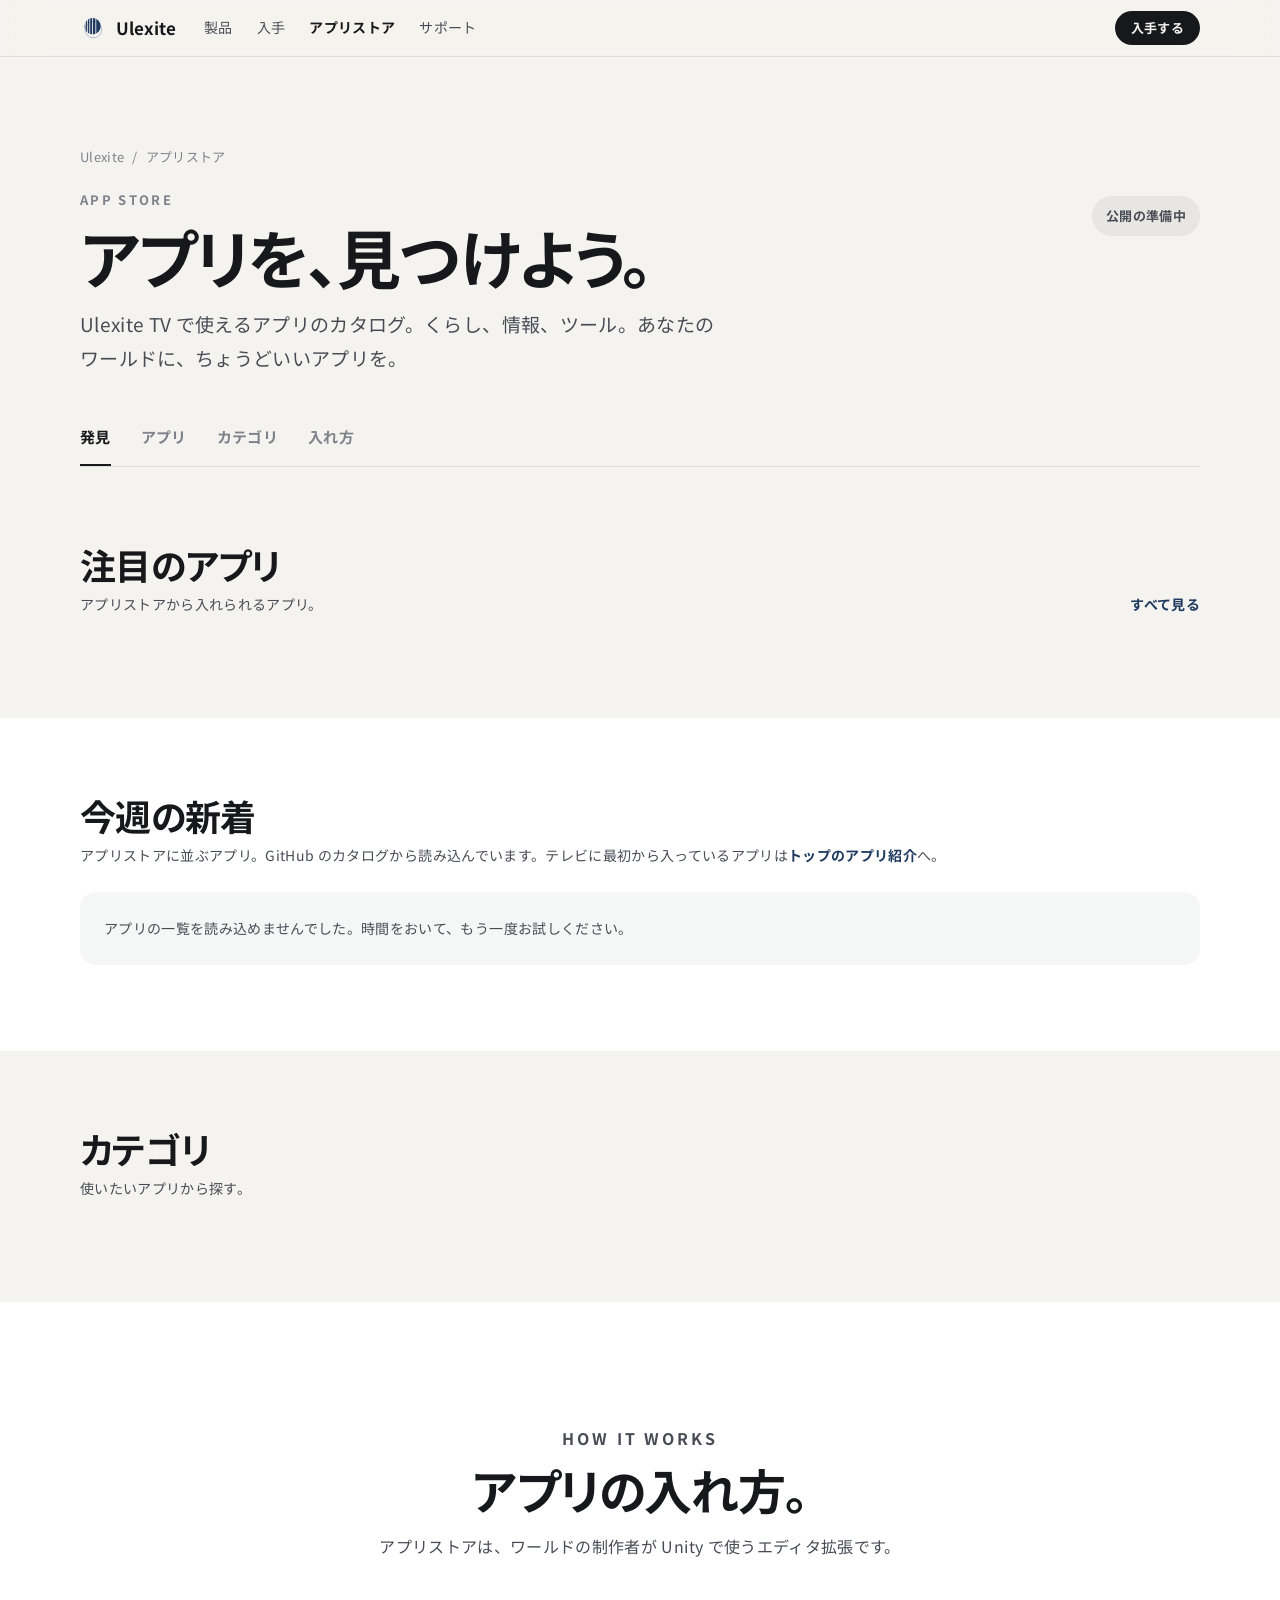
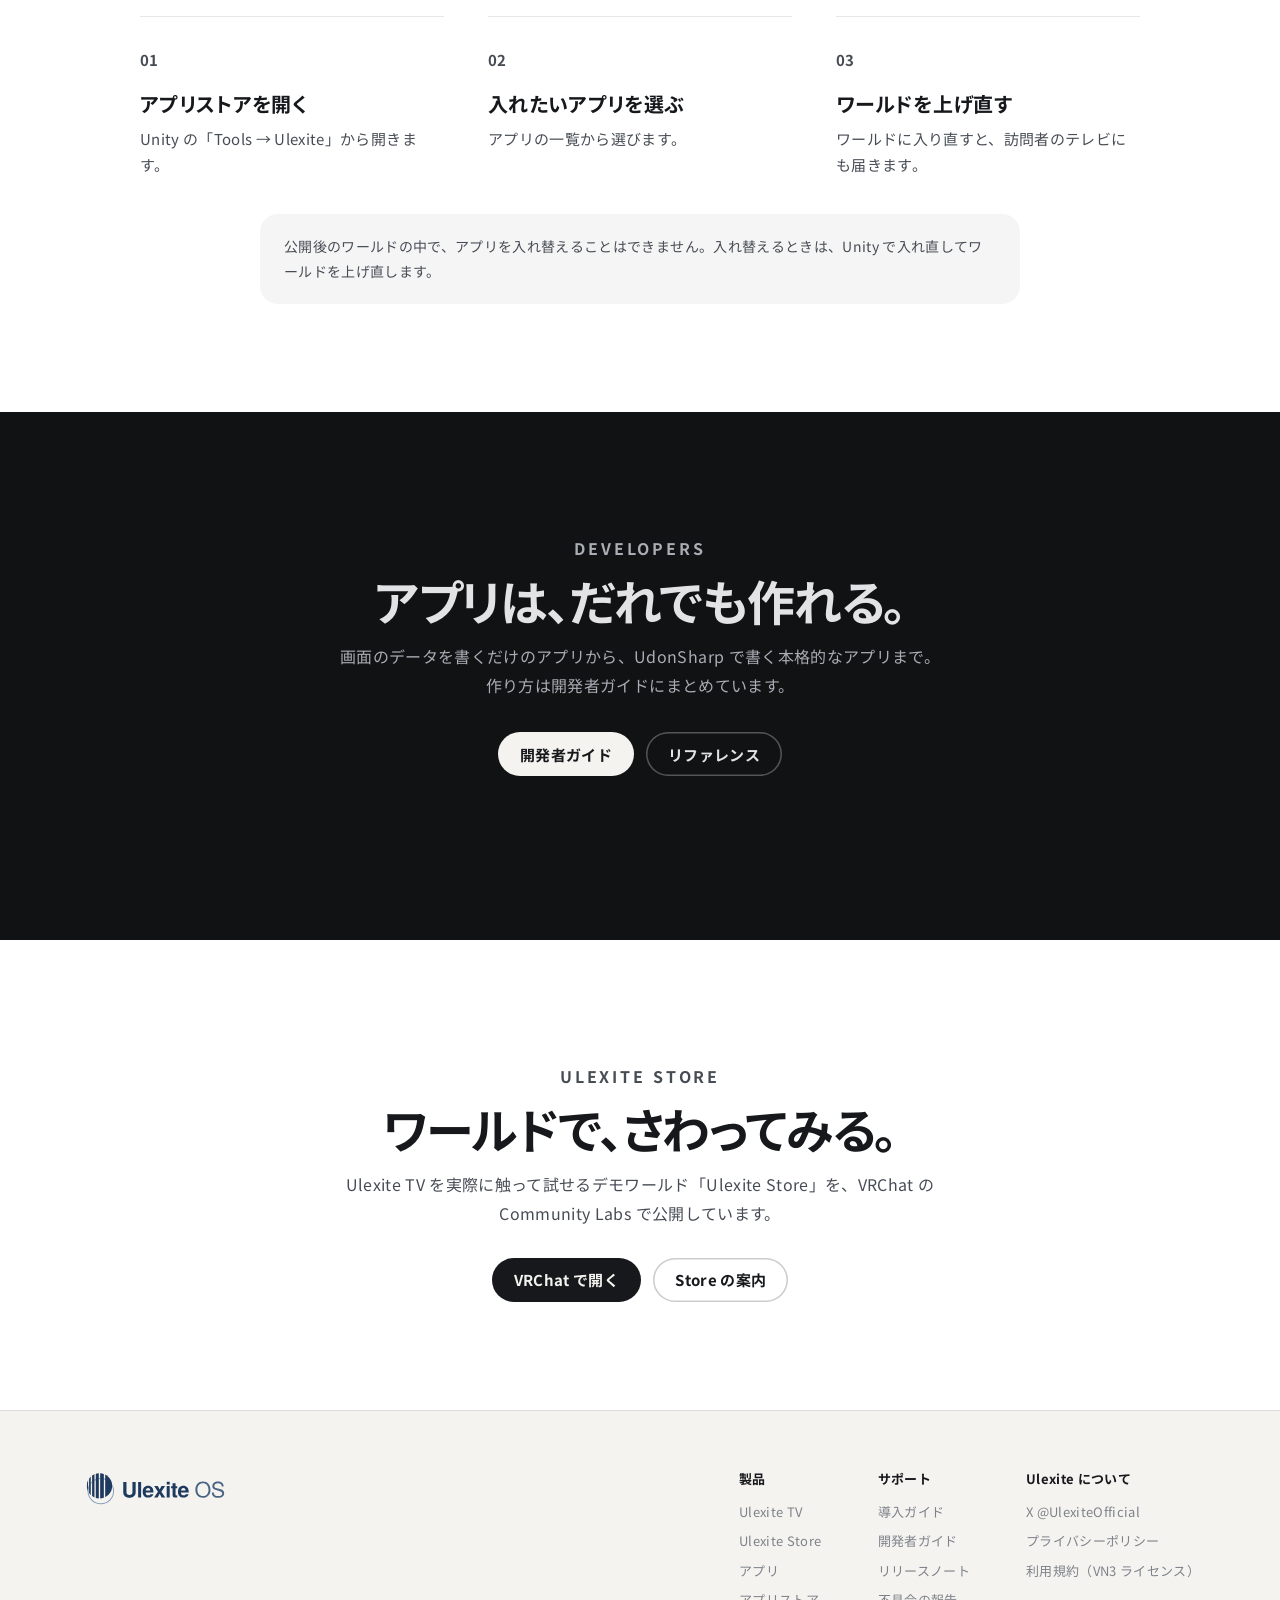
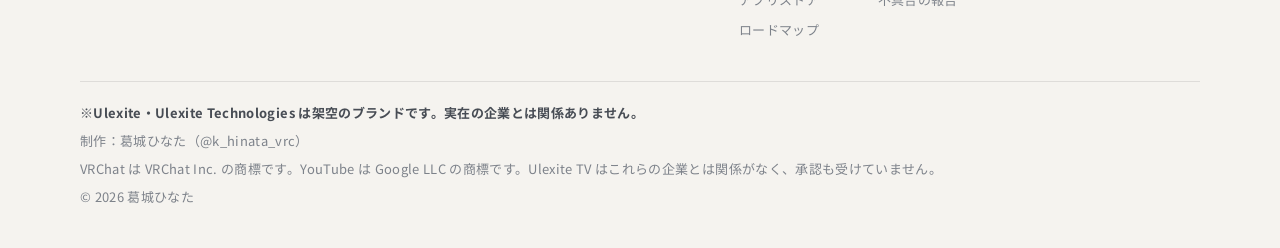
==== commit 48ba3985: "アプリ個別ページの表記とバッジを調整" ====
--- a/apps/index.html
+++ b/apps/index.html
@@ -53,7 +53,7 @@
         <div>
           <p class="eyebrow">App Store</p>
           <h1 class="store-hero__title">アプリを、見つけよう。</h1>
-          <p class="store-hero__lead">Ulexite TV で使えるアプリのカタログ。動画、くらし、音楽、ツール。あなたのワールドに、ちょうどいいアプリを。</p>
+          <p class="store-hero__lead">Ulexite TV で使えるアプリのカタログ。くらし、情報、ツール。あなたのワールドに、ちょうどいいアプリを。</p>
         </div>
         <span class="store-badge">公開の準備中</span>
       </div>
--- a/assets/css/site.css
+++ b/assets/css/site.css
@@ -641,6 +641,7 @@
 .app-detail-icon img { width: 54%; height: 54%; object-fit: contain; }
 .app-detail-copy { min-width: 0; }
 .app-detail-copy .page-title { margin-bottom: 8px; }
+.app-detail-copy .badge::before { display: none; }
 .app-detail-hash { font-size: 12px; color: var(--ink-3); word-break: break-all; }
 .app-detail-text { white-space: pre-line; }
 @media (max-width: 600px) {
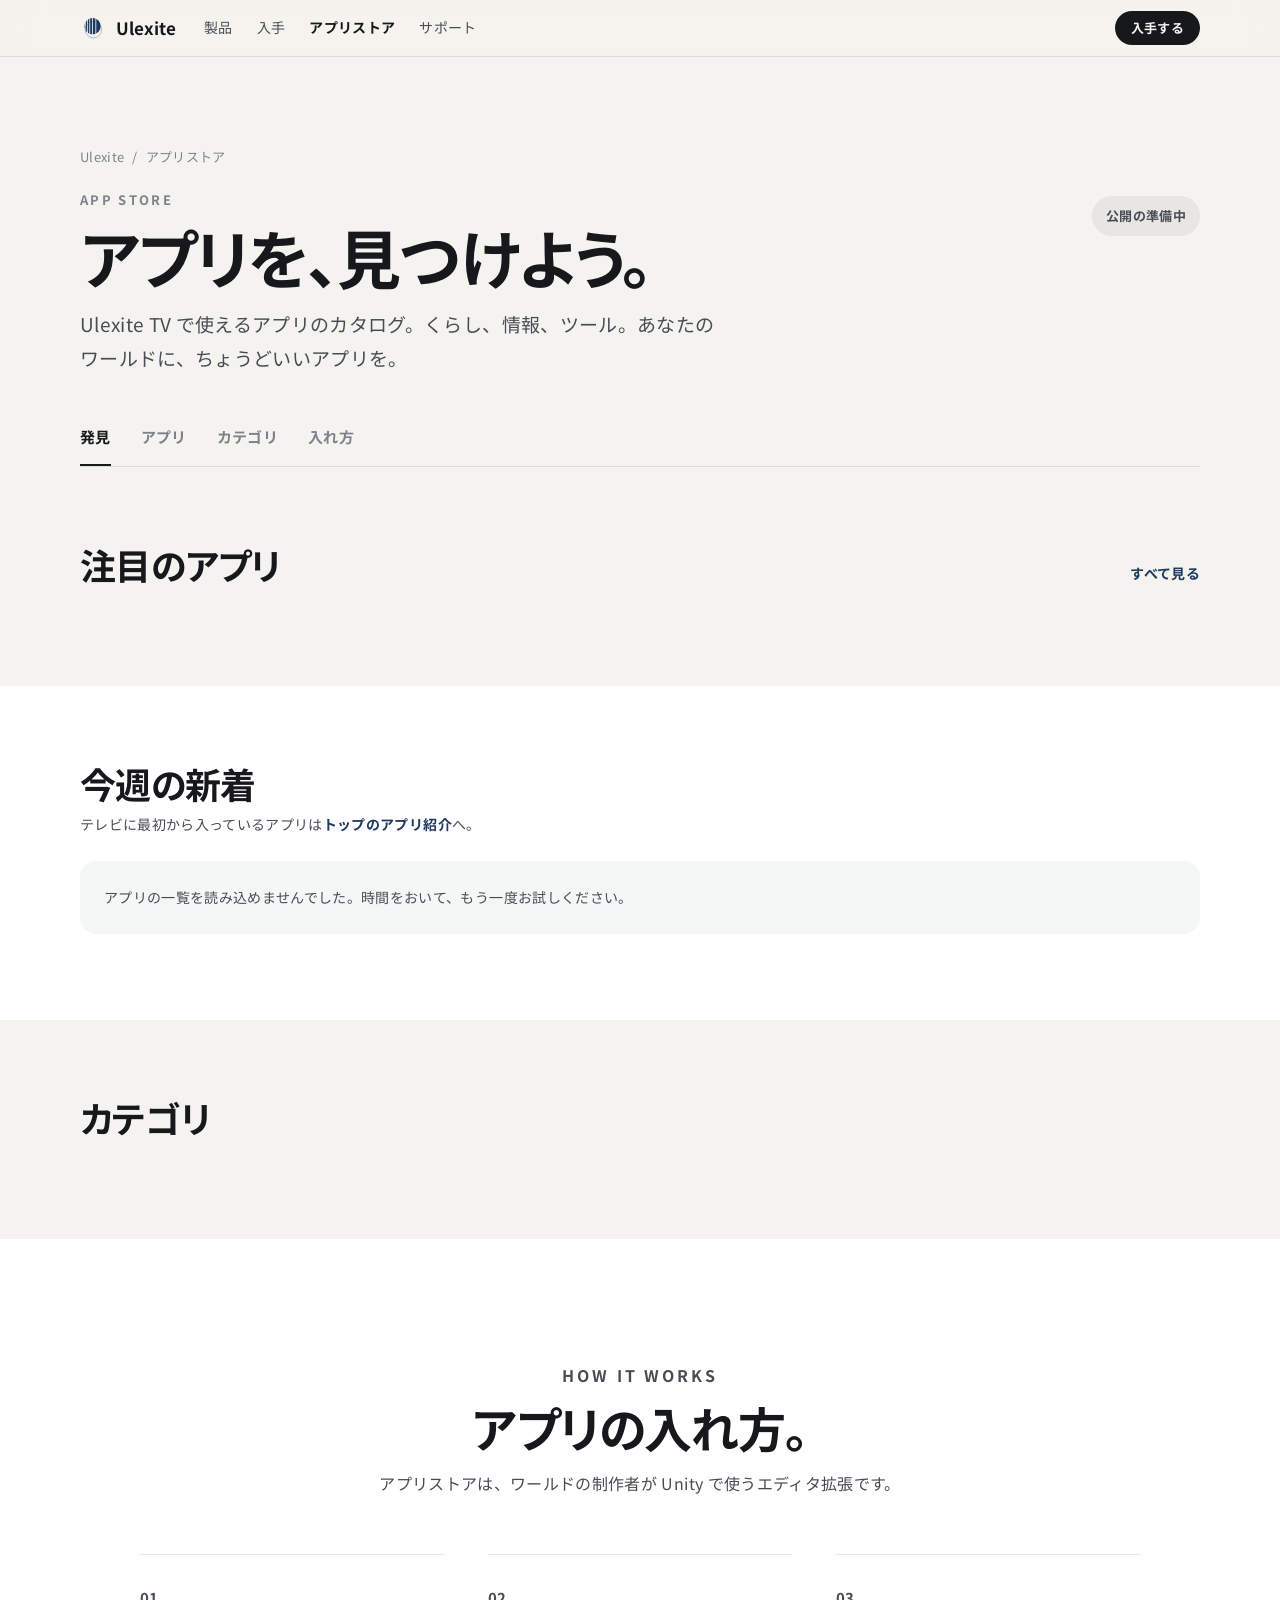
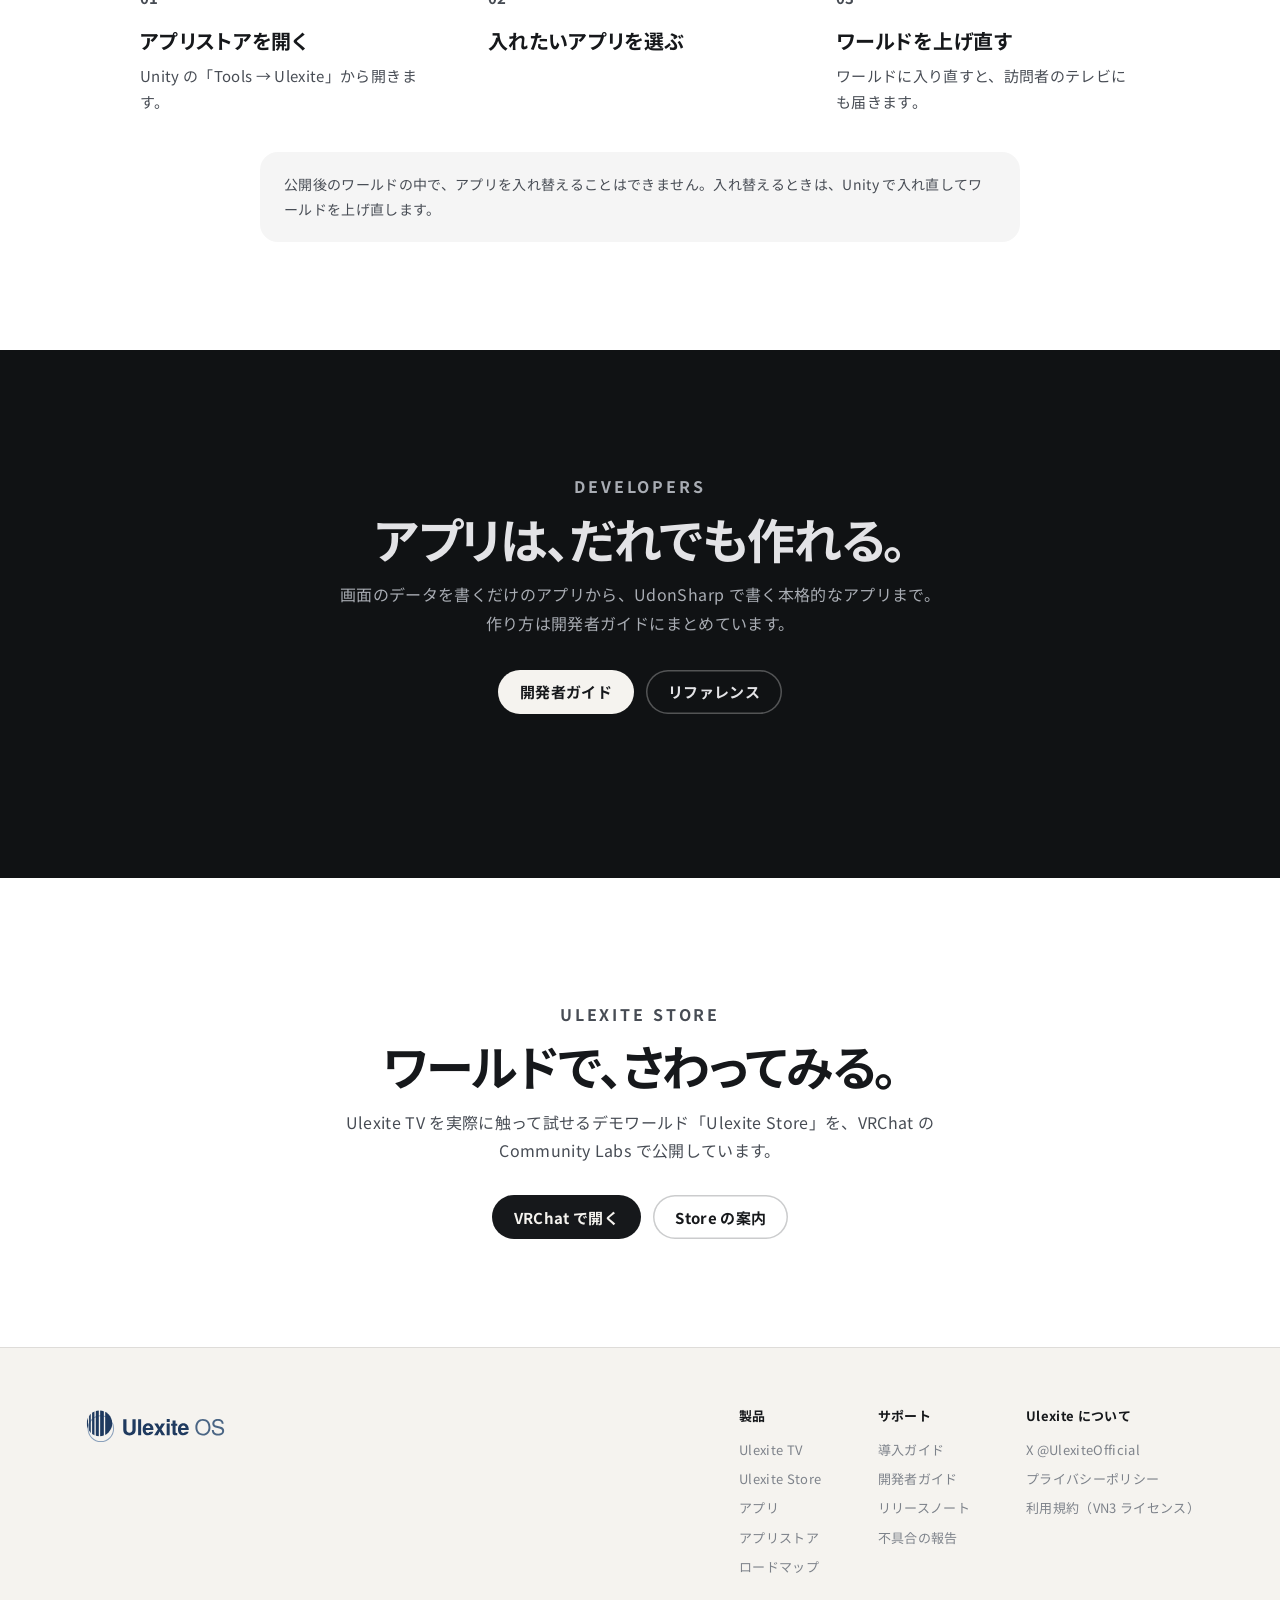
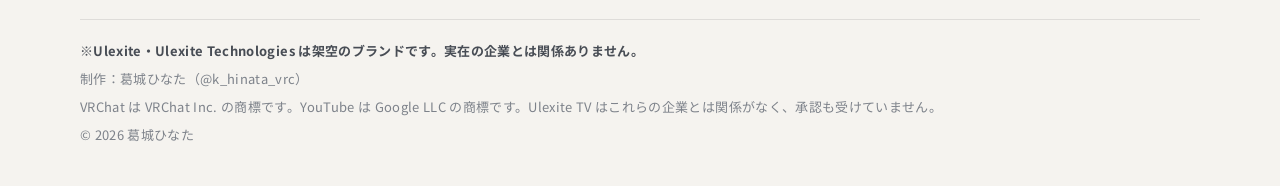
==== commit a88401ff: "サイトの説明を最小限に（重複と見れば分かる説明を削除）" ====
--- a/apps/index.html
+++ b/apps/index.html
@@ -11,8 +11,8 @@
   <meta property="og:description" content="Ulexite TV のアプリストア。注目のアプリ、アプリ一覧、カテゴリ、入れ方。">
   <meta property="og:type" content="website">
   <link rel="preload" href="../assets/fonts/noto-sans-jp-400-base.woff2" as="font" type="font/woff2" crossorigin>
-  <link rel="stylesheet" href="../assets/css/fonts.css">
-  <link rel="stylesheet" href="../assets/css/site.css">
+  <link rel="stylesheet" href="../assets/css/fonts.css?v=20261023a">
+  <link rel="stylesheet" href="../assets/css/site.css?v=20261023a">
   <link rel="canonical" href="https://thesilver0913.github.io/ulexite/apps/">
   <meta property="og:site_name" content="Ulexite">
   <meta property="og:url" content="https://thesilver0913.github.io/ulexite/apps/">
@@ -71,7 +71,6 @@
       <div class="store-section__head">
         <div>
           <h2>注目のアプリ</h2>
-          <p>アプリストアから入れられるアプリ。</p>
         </div>
         <a href="#apps">すべて見る</a>
       </div>
@@ -84,7 +83,7 @@
       <div class="store-section__head">
         <div>
           <h2>今週の新着</h2>
-          <p>アプリストアに並ぶアプリ。GitHub のカタログから読み込んでいます。テレビに最初から入っているアプリは<a href="../index.html#apps">トップのアプリ紹介</a>へ。</p>
+          <p>テレビに最初から入っているアプリは<a href="../index.html#apps">トップのアプリ紹介</a>へ。</p>
         </div>
       </div>
       <div class="store-row" id="store-grid"><p class="store-loading">アプリを読み込んでいます…</p></div>
@@ -96,7 +95,6 @@
       <div class="store-section__head">
         <div>
           <h2>カテゴリ</h2>
-          <p>使いたいアプリから探す。</p>
         </div>
       </div>
       <div class="store-cats" id="store-cats"></div>
@@ -119,7 +117,6 @@
         <div class="as-step">
           <p class="as-step__num">02</p>
           <h3>入れたいアプリを選ぶ</h3>
-          <p>アプリの一覧から選びます。</p>
         </div>
         <div class="as-step">
           <p class="as-step__num">03</p>
@@ -218,7 +215,7 @@
     });
   })();
 </script>
-<script src="../assets/js/store.js" defer></script>
-<script src="../assets/js/nav.js" defer></script>
+<script src="../assets/js/store.js?v=20261023a" defer></script>
+<script src="../assets/js/nav.js?v=20261023a" defer></script>
 </body>
 </html>
--- a/assets/css/site.css
+++ b/assets/css/site.css
@@ -642,7 +642,14 @@
 .app-detail-copy { min-width: 0; }
 .app-detail-copy .page-title { margin-bottom: 8px; }
 .app-detail-copy .badge::before { display: none; }
-.app-detail-hash { font-size: 12px; color: var(--ink-3); word-break: break-all; }
+.app-detail-download { color: #fff; }
+.app-detail-download:hover { color: #fff; }
+.prose a.app-detail-download,
+.prose a.app-detail-download:hover { color: #fff; }
+.app-detail-hash { margin-top: 16px; font-size: 13px; color: var(--ink-3); }
+.app-detail-hash summary { cursor: pointer; font-weight: 600; color: var(--ink-2); }
+.app-detail-hash code { display: block; margin-top: 8px; font-size: 12px; line-height: 1.7; word-break: break-all; color: var(--ink-3); }
+.app-detail-hash p { margin: 8px 0 0; }
 .app-detail-text { white-space: pre-line; }
 @media (max-width: 600px) {
   .app-detail-head { align-items: flex-start; flex-direction: column; }
